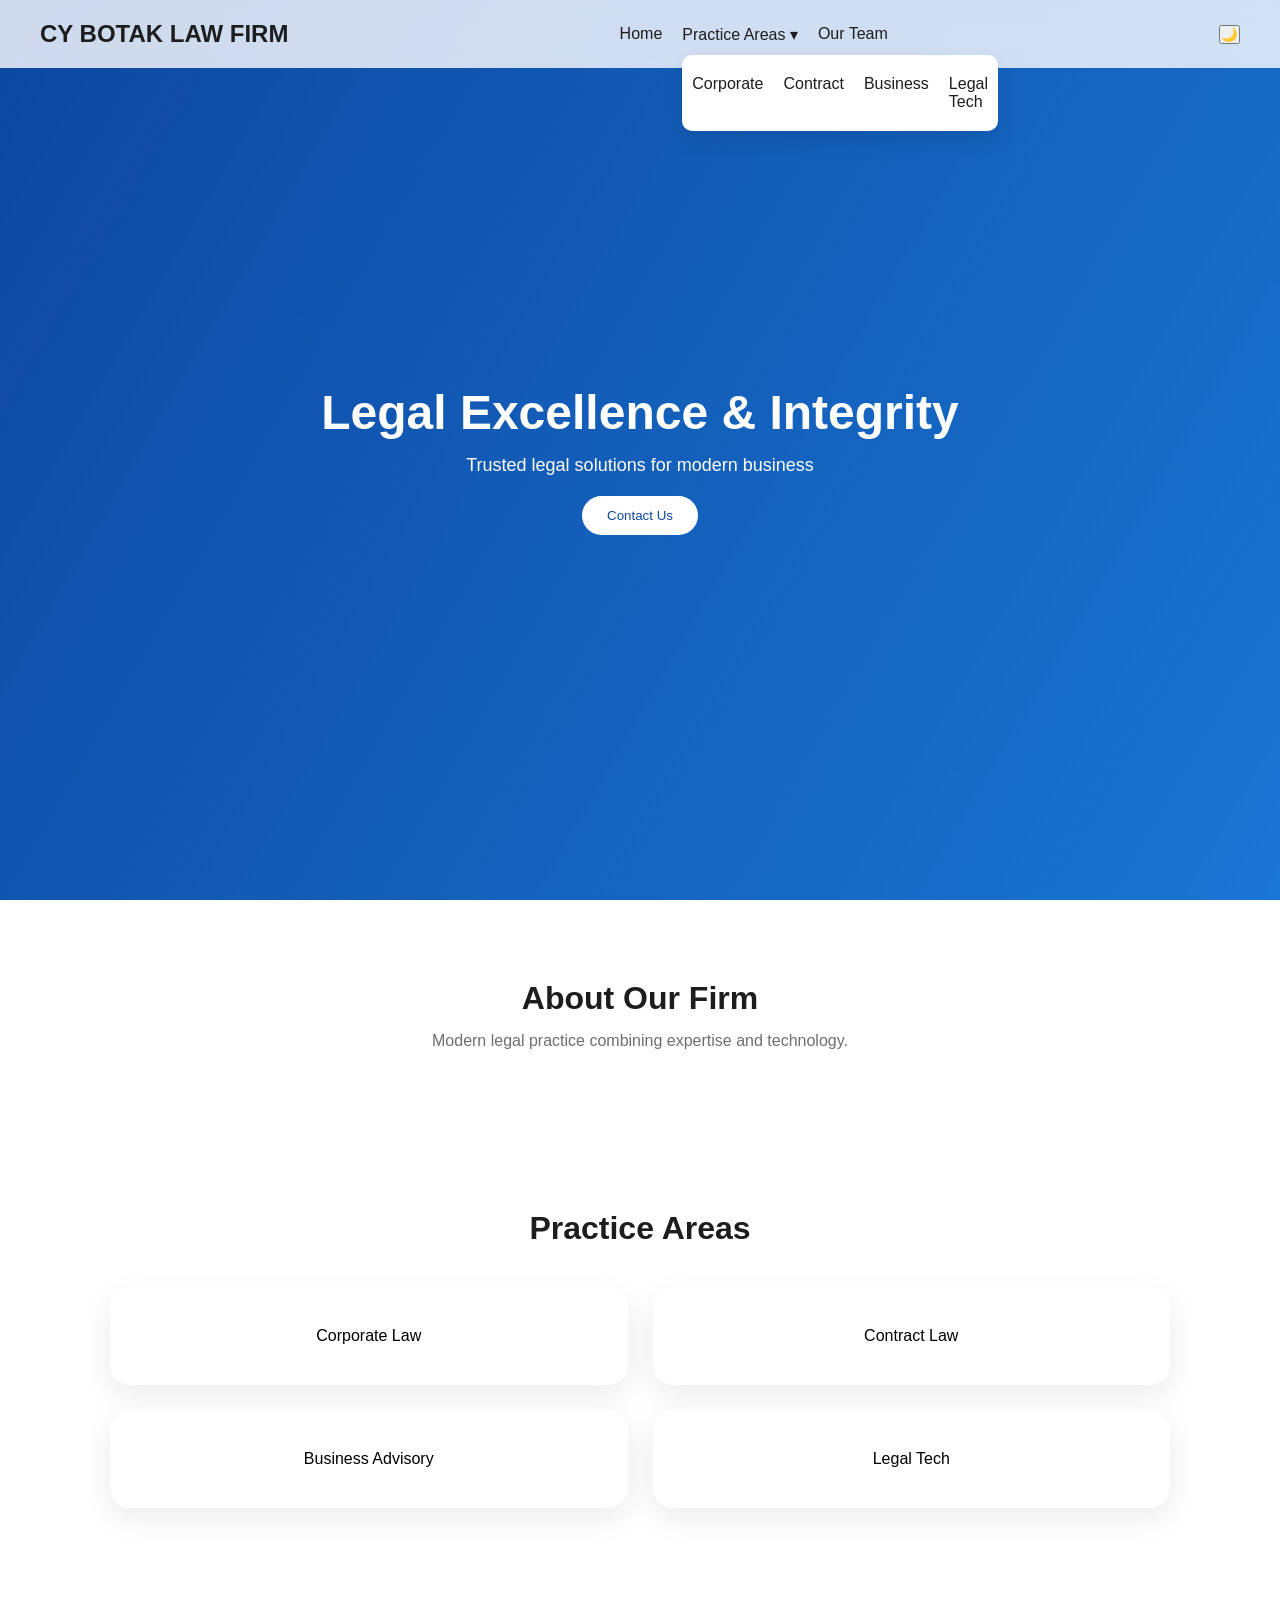
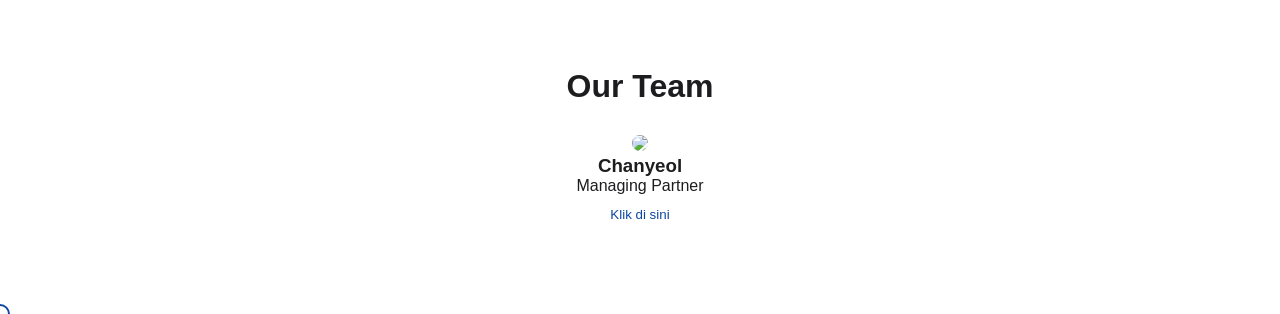
==== index.html @ 9d8f641c "c" ====
<!DOCTYPE html>
<html>
<head>
    <title>CY BOTAK LAW FIRM ⚖️</title>
    <link rel="stylesheet" href="style.css">
</head>

<body>

<!-- LOADER -->
<div id="loader">
    <h1>CY BOTAK ⚖️</h1>
</div>

<!-- NAVBAR -->
<div id="navbar"></div>

<!-- CONTENT -->
<div id="app"></div>

<!-- CURSOR -->
<div class="cursor"></div>

<script src="script.js"></script>

</body>
</html>
---- style.css ----
/* RESET */
* {
    margin: 0;
    padding: 0;
    box-sizing: border-box;
}

body {
    font-family: -apple-system, BlinkMacSystemFont, sans-serif;
    color: #1d1d1f;
}

/* NAVBAR */
.navbar {
    position: fixed;
    top: 0;
    width: 100%;
    padding: 20px 40px;
    background: white;

    display: flex;
    justify-content: space-between;
    align-items: center;

    z-index: 1000;
}

.navbar ul {
    display: flex;
    gap: 20px;
    list-style: none;
}

.navbar a {
    text-decoration: none;
    color: #1d1d1f;
    font-weight: 500;
}

/* DROPDOWN */
.dropdown {
    position: relative;
}

.dropdown-menu {
    display: none;
    position: absolute;
    top: 30px;
    background: white;
    padding: 10px;
    border-radius: 10px;

    box-shadow: 0 10px 20px rgba(0,0,0,0.1);
}

.dropdown:hover .dropdown-menu {
    display: block;
}

.dropdown-menu li {
    margin: 10px 0;
}

/* HERO */
.hero {
    height: 100vh;
    padding-top: 100px;

    display: flex;
    flex-direction: column; /* 🔥 FIX BIAR TIDAK NYAMPING */
    justify-content: center;
    align-items: center;

    text-align: center;

    background: linear-gradient(135deg, #0d47a1, #1976d2);
    color: white;
}

.hero h1 {
    font-size: 48px;
    margin-bottom: 15px;
}

.hero p {
    margin-bottom: 20px;
}

/* BUTTON */
.cta {
    padding: 12px 25px;
    border-radius: 30px;
    border: none;
    background: white;
    color: #0d47a1;
    cursor: pointer;
}

/* SECTION */
section {
    padding: 80px 20px;
    text-align: center;
}

/* PRACTICE */
.practice-container {
    display: flex;
    justify-content: center;
    gap: 30px;
    flex-wrap: wrap;
    margin-top: 30px;
}

.circle {
    width: 120px;
    height: 120px;
    border-radius: 50%;
    background: #1976d2;
    color: white;

    display: flex;
    justify-content: center;
    align-items: center;

    text-decoration: none;

    transition: 0.3s;
}

.circle:hover {
    transform: scale(1.1);
}

/* TEAM */
.card {
    margin-top: 30px;
}

.card img {
    width: 200px;
    border-radius: 10px;
}

/* FOOTER */
footer {
    padding: 20px;
    background: #0d47a1;
    color: white;
    text-align: center;
}

/* CONTAINER */
.container {
    max-width: 1100px;
    margin: auto;
}

/* HERO PREMIUM */
.hero {
    height: 100vh;
    display: flex;
    justify-content: center;
    align-items: center;

    background: linear-gradient(120deg, #0d47a1, #1976d2);
    color: white;
    text-align: center;
}

.hero-inner {
    max-width: 700px;
}

/* TYPOGRAPHY */
.title {
    font-size: 56px;
    font-weight: 700;
}

.subtitle {
    margin-top: 15px;
    font-size: 18px;
    opacity: 0.9;
}

/* SECTION */
.section-title {
    font-size: 32px;
    margin-bottom: 15px;
}

.section-desc {
    color: #6e6e73;
}

/* GRID PRACTICE */
.grid {
    display: grid;
    grid-template-columns: repeat(2, 1fr);
    gap: 25px;
    margin-top: 40px;
}

/* CARD BOX */
.card-box {
    padding: 40px;
    border-radius: 20px;

    background: white;
    text-decoration: none;
    color: black;

    box-shadow: 0 10px 30px rgba(0,0,0,0.08);

    transition: all 0.3s ease;
}

.card-box:hover {
    transform: translateY(-8px);
    box-shadow: 0 20px 50px rgba(0,0,0,0.15);
}

/* TEAM */
.team-grid {
    display: flex;
    justify-content: center;
    margin-top: 30px;
}

.team-card {
    text-align: center;
}

.team-card img {
    width: 220px;
    border-radius: 12px;
}

/* ANIMATION REVEAL */
.reveal {
    opacity: 0;
    transform: translateY(40px);
    transition: 0.8s ease;
}

.reveal.show {
    opacity: 1;
    transform: translateY(0);
}

body {
    scroll-behavior: smooth;
}

/* NAVBAR EFFECT */
.navbar {
    backdrop-filter: blur(10px);
    background: rgba(255,255,255,0.8);
}

/* LOADER */
#loader {
    position: fixed;
    width: 100%;
    height: 100vh;
    background: #0d47a1;
    color: white;

    display: flex;
    justify-content: center;
    align-items: center;

    z-index: 9999;
    transition: opacity 1s;
}

#loader.hide {
    opacity: 0;
    pointer-events: none;
}

.wave {
    position: absolute;
    bottom: 0;
    width: 100%;
    height: 150px;

    background: url("https://svgshare.com/i/13qP.svg");
    background-size: cover;

    animation: waveMove 8s linear infinite;
}

@keyframes waveMove {
    0% { background-position-x: 0; }
    100% { background-position-x: 1000px; }
}

.cursor {
    width: 20px;
    height: 20px;
    border: 2px solid #0d47a1;
    border-radius: 50%;

    position: fixed;
    pointer-events: none;

    transform: translate(-50%, -50%);
    z-index: 9999;
}

body {
    opacity: 1;
    transition: opacity 0.5s ease;
}

body.fade-out {
    opacity: 0;
}
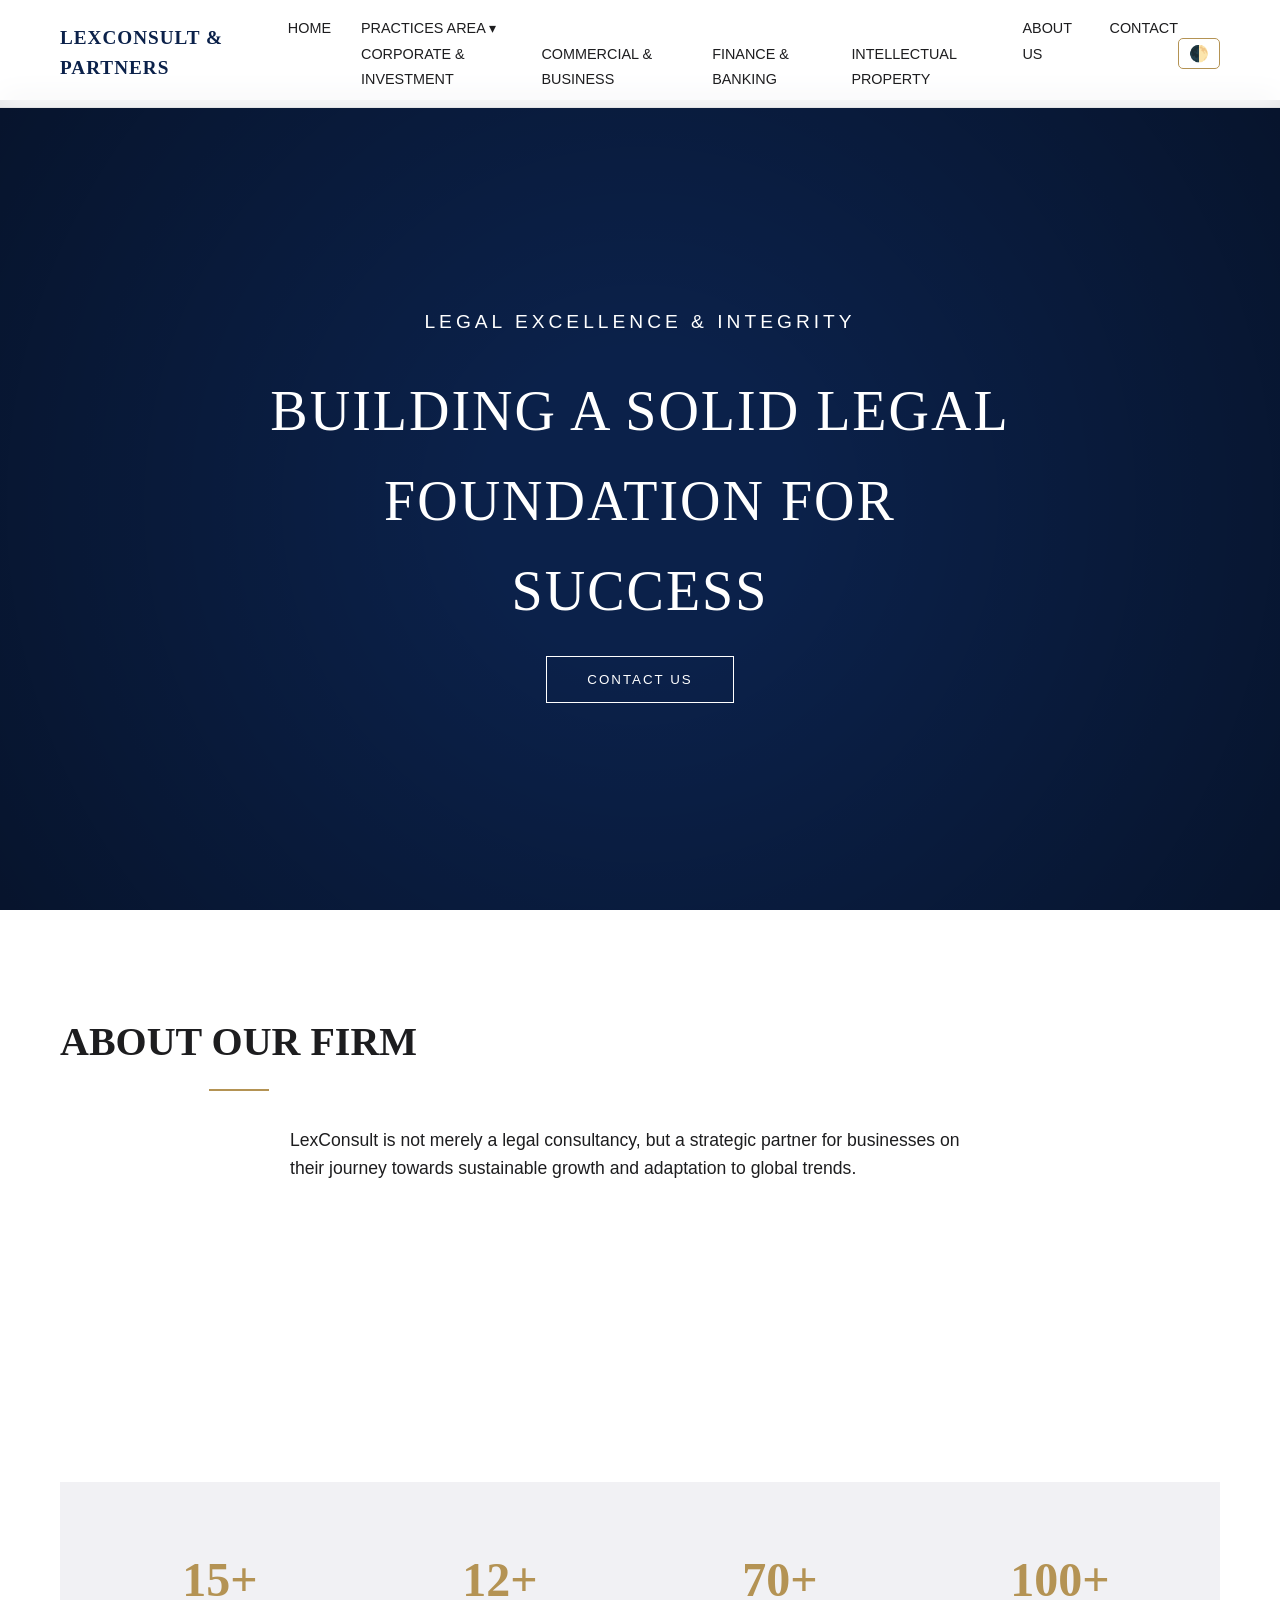
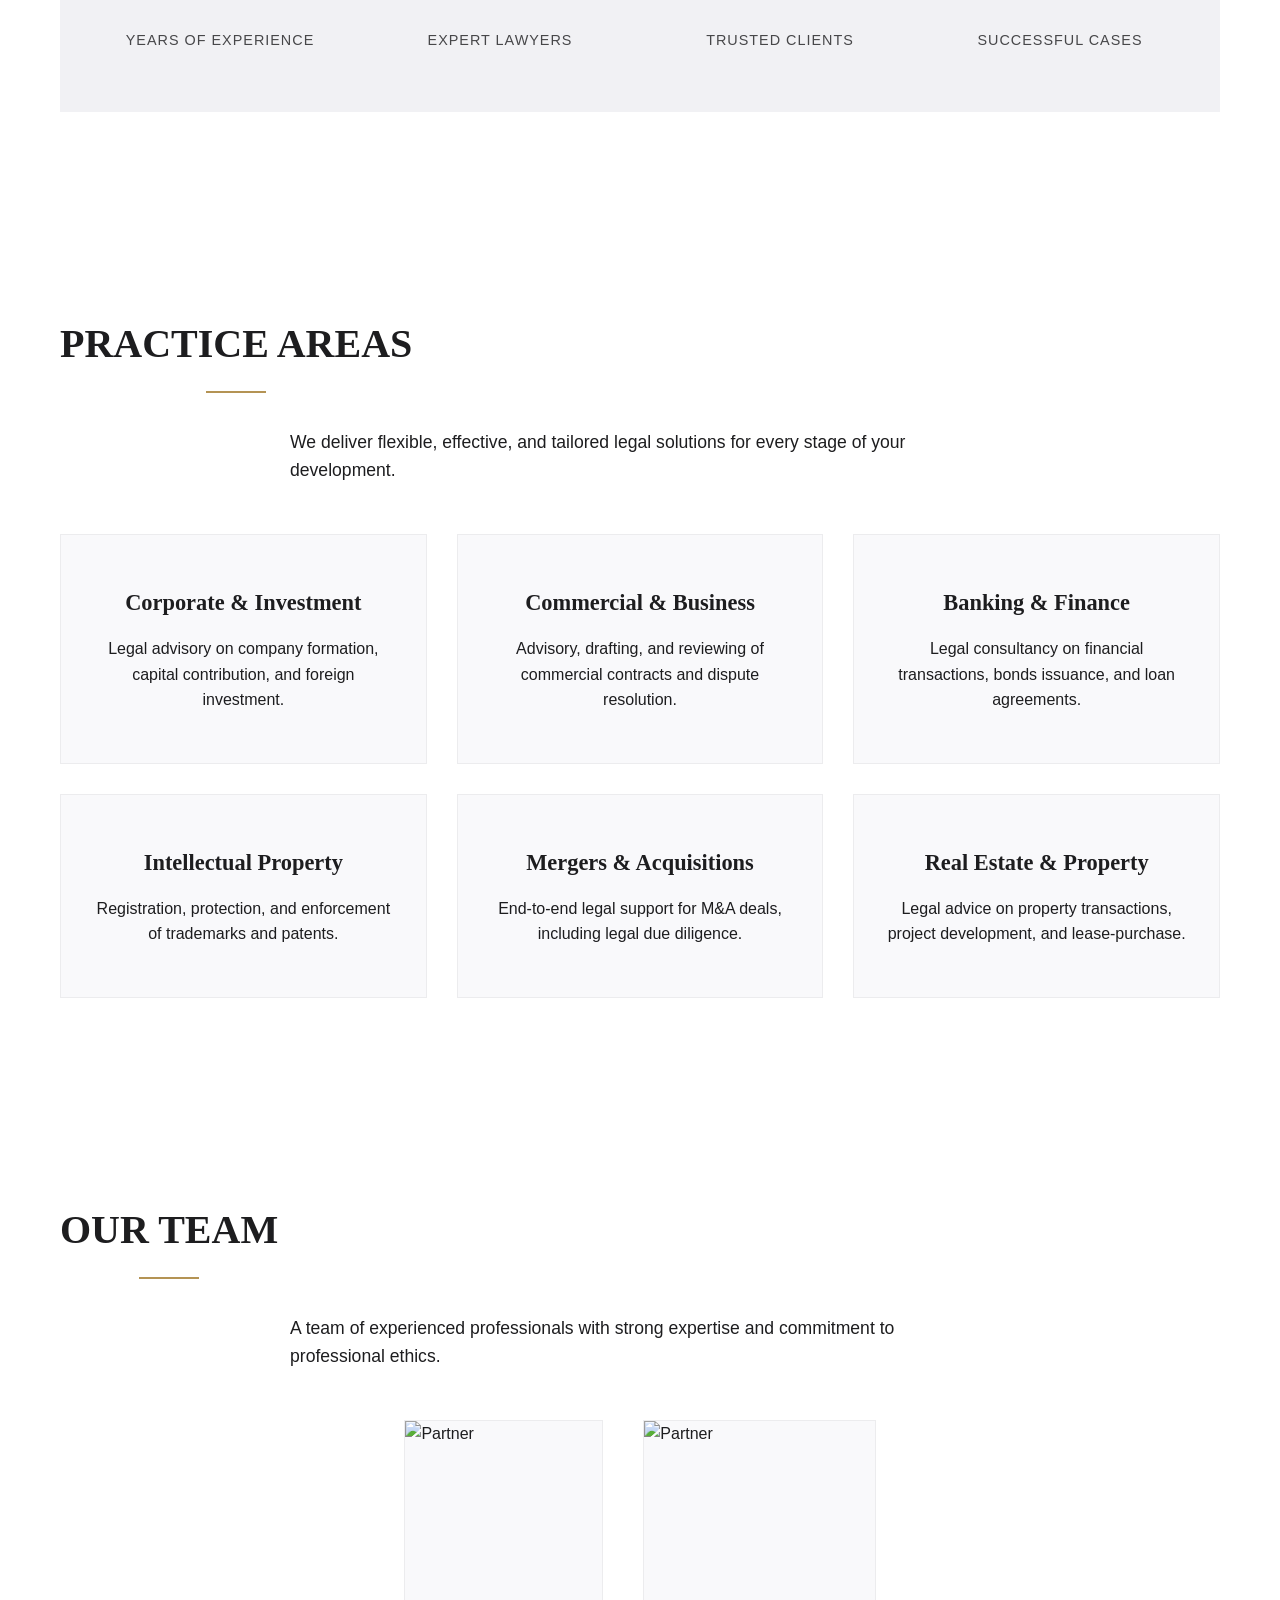
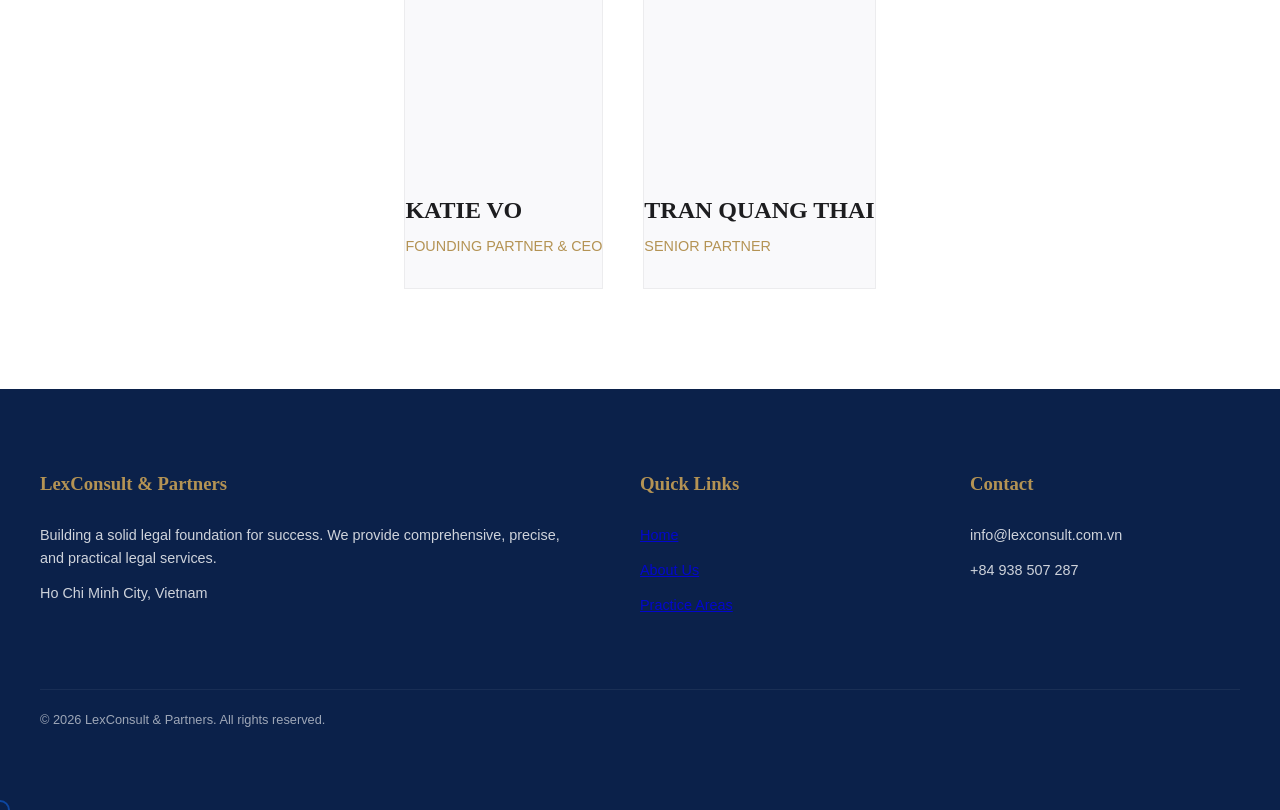
==== commit 122acfc9: "ZENCODE cod" ====
--- a/index.html
+++ b/index.html
@@ -9,7 +9,7 @@
 
 <!-- LOADER -->
 <div id="loader">
-    <h1>CY BOTAK ⚖️</h1>
+    <h1>LEXCONSULT ⚖️</h1>
 </div>
 
 <!-- NAVBAR -->
--- a/style.css
+++ b/style.css
@@ -5,9 +5,35 @@
     box-sizing: border-box;
 }
 
+:root {
+    --bg-color: #ffffff;
+    --text-color: #1d1d1f;
+    --nav-bg: rgba(255, 255, 255, 0.9);
+    --card-bg: #f9f9fb;
+    --accent-color: #0b214a; /* Deep Navy */
+    --gold-accent: #b49354; /* Professional Gold/Bronze */
+    --font-heading: 'Times New Roman', serif;
+    --font-body: -apple-system, BlinkMacSystemFont, 'Segoe UI', Roboto, sans-serif;
+}
+
+.dark-mode {
+    --bg-color: #0e0e0f;
+    --text-color: #e4e4e6;
+    --nav-bg: rgba(14, 14, 15, 0.9);
+    --card-bg: #1a1a1c;
+    --accent-color: #1c3d7a;
+}
+
 body {
-    font-family: -apple-system, BlinkMacSystemFont, sans-serif;
-    color: #1d1d1f;
+    font-family: var(--font-body);
+    background-color: var(--bg-color);
+    color: var(--text-color);
+    line-height: 1.6;
+    transition: background-color 0.3s, color 0.3s;
+}
+
+h1, h2, h3, .title, .section-title {
+    font-family: var(--font-heading);
 }
 
 /* NAVBAR */
@@ -15,8 +41,10 @@
     position: fixed;
     top: 0;
     width: 100%;
-    padding: 20px 40px;
-    background: white;
+    padding: 15px 60px;
+    background: var(--nav-bg);
+    backdrop-filter: blur(15px);
+    border-bottom: 1px solid rgba(0,0,0,0.05);
 
     display: flex;
     justify-content: space-between;
@@ -25,215 +53,260 @@
     z-index: 1000;
 }
 
+.navbar h2 {
+    font-size: 1.2rem;
+    color: var(--accent-color);
+    letter-spacing: 1px;
+}
+
 .navbar ul {
     display: flex;
-    gap: 20px;
+    gap: 30px;
     list-style: none;
 }
 
 .navbar a {
     text-decoration: none;
-    color: #1d1d1f;
+    color: var(--text-color);
     font-weight: 500;
-}
-
-/* DROPDOWN */
-.dropdown {
-    position: relative;
-}
-
-.dropdown-menu {
-    display: none;
-    position: absolute;
-    top: 30px;
-    background: white;
-    padding: 10px;
-    border-radius: 10px;
-
-    box-shadow: 0 10px 20px rgba(0,0,0,0.1);
-}
-
-.dropdown:hover .dropdown-menu {
-    display: block;
-}
-
-.dropdown-menu li {
-    margin: 10px 0;
+    font-size: 0.9rem;
+    text-transform: uppercase;
+    transition: color 0.3s;
+}
+
+.navbar a:hover {
+    color: var(--gold-accent);
+}
+
+.navbar button {
+    background: none;
+    border: 1px solid var(--gold-accent);
+    padding: 5px 10px;
+    border-radius: 5px;
+    font-size: 16px;
+    cursor: pointer;
+    color: var(--gold-accent);
 }
 
 /* HERO */
 .hero {
-    height: 100vh;
-    padding-top: 100px;
-
-    display: flex;
-    flex-direction: column; /* 🔥 FIX BIAR TIDAK NYAMPING */
+    height: 90vh;
+    display: flex;
     justify-content: center;
     align-items: center;
-
+    position: relative;
+    overflow: hidden;
+
+    background: var(--accent-color);
+    color: white;
     text-align: center;
-
-    background: linear-gradient(135deg, #0d47a1, #1976d2);
+}
+
+.hero::after {
+    content: '';
+    position: absolute;
+    top: 0; left: 0; right: 0; bottom: 0;
+    background: radial-gradient(circle, transparent 20%, rgba(0,0,0,0.4) 100%);
+}
+
+.hero-inner {
+    position: relative;
+    z-index: 2;
+    max-width: 800px;
+    padding: 0 20px;
+}
+
+.title {
+    font-size: 3.5rem;
+    font-weight: 400;
+    margin-bottom: 20px;
+    letter-spacing: 2px;
+}
+
+.subtitle {
+    font-size: 1.2rem;
+    margin-bottom: 30px;
+    opacity: 0.8;
+    text-transform: uppercase;
+    letter-spacing: 4px;
+}
+
+.cta {
+    padding: 15px 40px;
+    border: 1px solid white;
+    background: transparent;
     color: white;
-}
-
-.hero h1 {
-    font-size: 48px;
-    margin-bottom: 15px;
-}
-
-.hero p {
-    margin-bottom: 20px;
-}
-
-/* BUTTON */
-.cta {
-    padding: 12px 25px;
-    border-radius: 30px;
-    border: none;
+    text-transform: uppercase;
+    letter-spacing: 2px;
+    cursor: pointer;
+    transition: all 0.3s;
+}
+
+.cta:hover {
     background: white;
-    color: #0d47a1;
-    cursor: pointer;
+    color: var(--accent-color);
 }
 
 /* SECTION */
 section {
-    padding: 80px 20px;
+    padding: 100px 20px;
+}
+
+.container {
+    max-width: 1200px;
+    margin: auto;
+}
+
+.section-title {
+    font-size: 2.5rem;
+    margin-bottom: 20px;
+    position: relative;
+    display: inline-block;
+}
+
+.section-title::after {
+    content: '';
+    display: block;
+    width: 60px;
+    height: 2px;
+    background: var(--gold-accent);
+    margin: 15px auto;
+}
+
+.section-desc {
+    color: var(--text-color);
+    opacity: 0.7;
+    max-width: 700px;
+    margin: 0 auto 50px;
+    font-size: 1.1rem;
+}
+
+/* PRACTICE GRID */
+.grid {
+    display: grid;
+    grid-template-columns: repeat(3, 1fr);
+    gap: 30px;
+}
+
+.card-box {
+    padding: 50px 30px;
+    background: var(--card-bg);
+    border: 1px solid rgba(0,0,0,0.05);
+    text-decoration: none;
+    color: var(--text-color);
     text-align: center;
-}
-
-/* PRACTICE */
-.practice-container {
+    transition: all 0.3s ease;
+}
+
+.card-box:hover {
+    transform: translateY(-5px);
+    box-shadow: 0 20px 40px rgba(0,0,0,0.05);
+    border-color: var(--gold-accent);
+}
+
+.card-box h3 {
+    margin-bottom: 15px;
+    font-size: 1.4rem;
+}
+
+/* STATS SECTION */
+.stats-grid {
+    display: grid;
+    grid-template-columns: repeat(4, 1fr);
+    gap: 40px;
+    text-align: center;
+    background: #f1f1f4;
+    padding: 60px 40px;
+    margin-top: 50px;
+}
+
+.dark-mode .stats-grid {
+    background: #151517;
+}
+
+.stat-item h2 {
+    font-size: 3rem;
+    color: var(--gold-accent);
+    margin-bottom: 10px;
+}
+
+.stat-item p {
+    font-size: 0.9rem;
+    text-transform: uppercase;
+    letter-spacing: 1px;
+    opacity: 0.8;
+}
+
+/* TEAM */
+.team-grid {
     display: flex;
     justify-content: center;
-    gap: 30px;
-    flex-wrap: wrap;
-    margin-top: 30px;
-}
-
-.circle {
-    width: 120px;
-    height: 120px;
-    border-radius: 50%;
-    background: #1976d2;
-    color: white;
-
-    display: flex;
-    justify-content: center;
-    align-items: center;
-
-    text-decoration: none;
-
-    transition: 0.3s;
-}
-
-.circle:hover {
-    transform: scale(1.1);
-}
-
-/* TEAM */
-.card {
-    margin-top: 30px;
-}
-
-.card img {
-    width: 200px;
-    border-radius: 10px;
+    gap: 40px;
+    margin-top: 40px;
+}
+
+.team-card {
+    background: var(--card-bg);
+    padding-bottom: 30px;
+    border: 1px solid rgba(0,0,0,0.05);
+}
+
+.team-card img {
+    width: 100%;
+    max-width: 300px;
+    height: 350px;
+    object-fit: cover;
+    display: block;
+}
+
+.team-card h3 {
+    margin: 20px 0 5px;
+    font-size: 1.5rem;
+}
+
+.team-card p {
+    color: var(--gold-accent);
+    font-weight: 500;
+    font-size: 0.9rem;
+    text-transform: uppercase;
 }
 
 /* FOOTER */
 footer {
-    padding: 20px;
-    background: #0d47a1;
+    padding: 80px 40px;
+    background: var(--accent-color);
     color: white;
-    text-align: center;
-}
-
-/* CONTAINER */
-.container {
-    max-width: 1100px;
-    margin: auto;
-}
-
-/* HERO PREMIUM */
-.hero {
-    height: 100vh;
-    display: flex;
-    justify-content: center;
-    align-items: center;
-
-    background: linear-gradient(120deg, #0d47a1, #1976d2);
-    color: white;
-    text-align: center;
-}
-
-.hero-inner {
-    max-width: 700px;
-}
-
-/* TYPOGRAPHY */
-.title {
-    font-size: 56px;
-    font-weight: 700;
-}
-
-.subtitle {
-    margin-top: 15px;
-    font-size: 18px;
-    opacity: 0.9;
-}
-
-/* SECTION */
-.section-title {
-    font-size: 32px;
-    margin-bottom: 15px;
-}
-
-.section-desc {
-    color: #6e6e73;
-}
-
-/* GRID PRACTICE */
-.grid {
+}
+
+.footer-grid {
     display: grid;
-    grid-template-columns: repeat(2, 1fr);
-    gap: 25px;
-    margin-top: 40px;
-}
-
-/* CARD BOX */
-.card-box {
-    padding: 40px;
-    border-radius: 20px;
-
-    background: white;
-    text-decoration: none;
-    color: black;
-
-    box-shadow: 0 10px 30px rgba(0,0,0,0.08);
-
-    transition: all 0.3s ease;
-}
-
-.card-box:hover {
-    transform: translateY(-8px);
-    box-shadow: 0 20px 50px rgba(0,0,0,0.15);
-}
-
-/* TEAM */
-.team-grid {
-    display: flex;
-    justify-content: center;
-    margin-top: 30px;
-}
-
-.team-card {
-    text-align: center;
-}
-
-.team-card img {
-    width: 220px;
-    border-radius: 12px;
+    grid-template-columns: 2fr 1fr 1fr;
+    gap: 60px;
+    text-align: left;
+}
+
+.footer-col h3 {
+    font-family: var(--font-heading);
+    margin-bottom: 25px;
+    color: var(--gold-accent);
+}
+
+.footer-col p, .footer-col li {
+    font-size: 0.9rem;
+    opacity: 0.8;
+    margin-bottom: 12px;
+}
+
+.footer-col ul {
+    list-style: none;
+}
+
+.footer-bottom {
+    margin-top: 60px;
+    padding-top: 20px;
+    border-top: 1px solid rgba(255,255,255,0.1);
+    font-size: 0.8rem;
+    opacity: 0.6;
 }
 
 /* ANIMATION REVEAL */
@@ -252,10 +325,13 @@
     scroll-behavior: smooth;
 }
 
-/* NAVBAR EFFECT */
-.navbar {
-    backdrop-filter: blur(10px);
-    background: rgba(255,255,255,0.8);
+/* CONTENT */
+#app {
+    padding-top: 100px;
+    min-height: 100vh;
+    opacity: 1;
+    transition: opacity 0.4s ease, transform 0.4s ease;
+    transform: translateY(0);
 }
 
 /* LOADER */
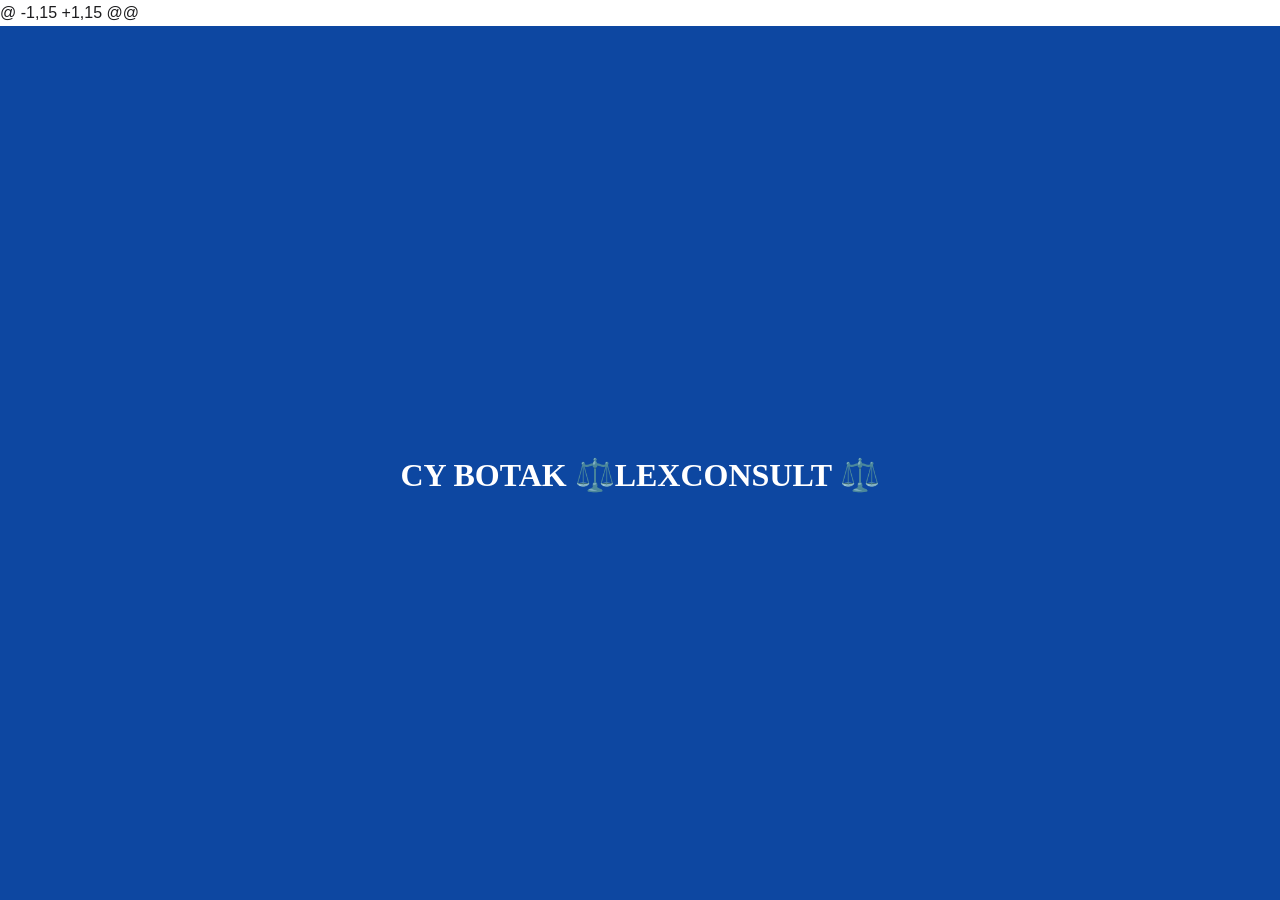
==== commit 2438063d: "up" ====
--- a/index.html
+++ b/index.html
@@ -1,3 +1,4 @@
+@ -1,15 +1,15 @@
 <!DOCTYPE html>
 <html>
 <head>
@@ -9,19 +10,8 @@
 
 <!-- LOADER -->
 <div id="loader">
+    <h1>CY BOTAK ⚖️</h1>
     <h1>LEXCONSULT ⚖️</h1>
 </div>
 
 <!-- NAVBAR -->
-<div id="navbar"></div>
-
-<!-- CONTENT -->
-<div id="app"></div>
-
-<!-- CURSOR -->
-<div class="cursor"></div>
-
-<script src="script.js"></script>
-
-</body>
-</html>
--- a/style.css
+++ b/style.css
@@ -309,6 +309,17 @@
     opacity: 0.6;
 }
 
+/* CONTACT FORM */
+.contact-form input, .contact-form textarea {
+    background: var(--card-bg);
+    color: var(--text-color);
+    border: 1px solid rgba(0,0,0,0.1) !important;
+}
+
+.dark-mode .contact-form input, .dark-mode .contact-form textarea {
+    border-color: rgba(255,255,255,0.1) !important;
+}
+
 /* ANIMATION REVEAL */
 .reveal {
     opacity: 0;
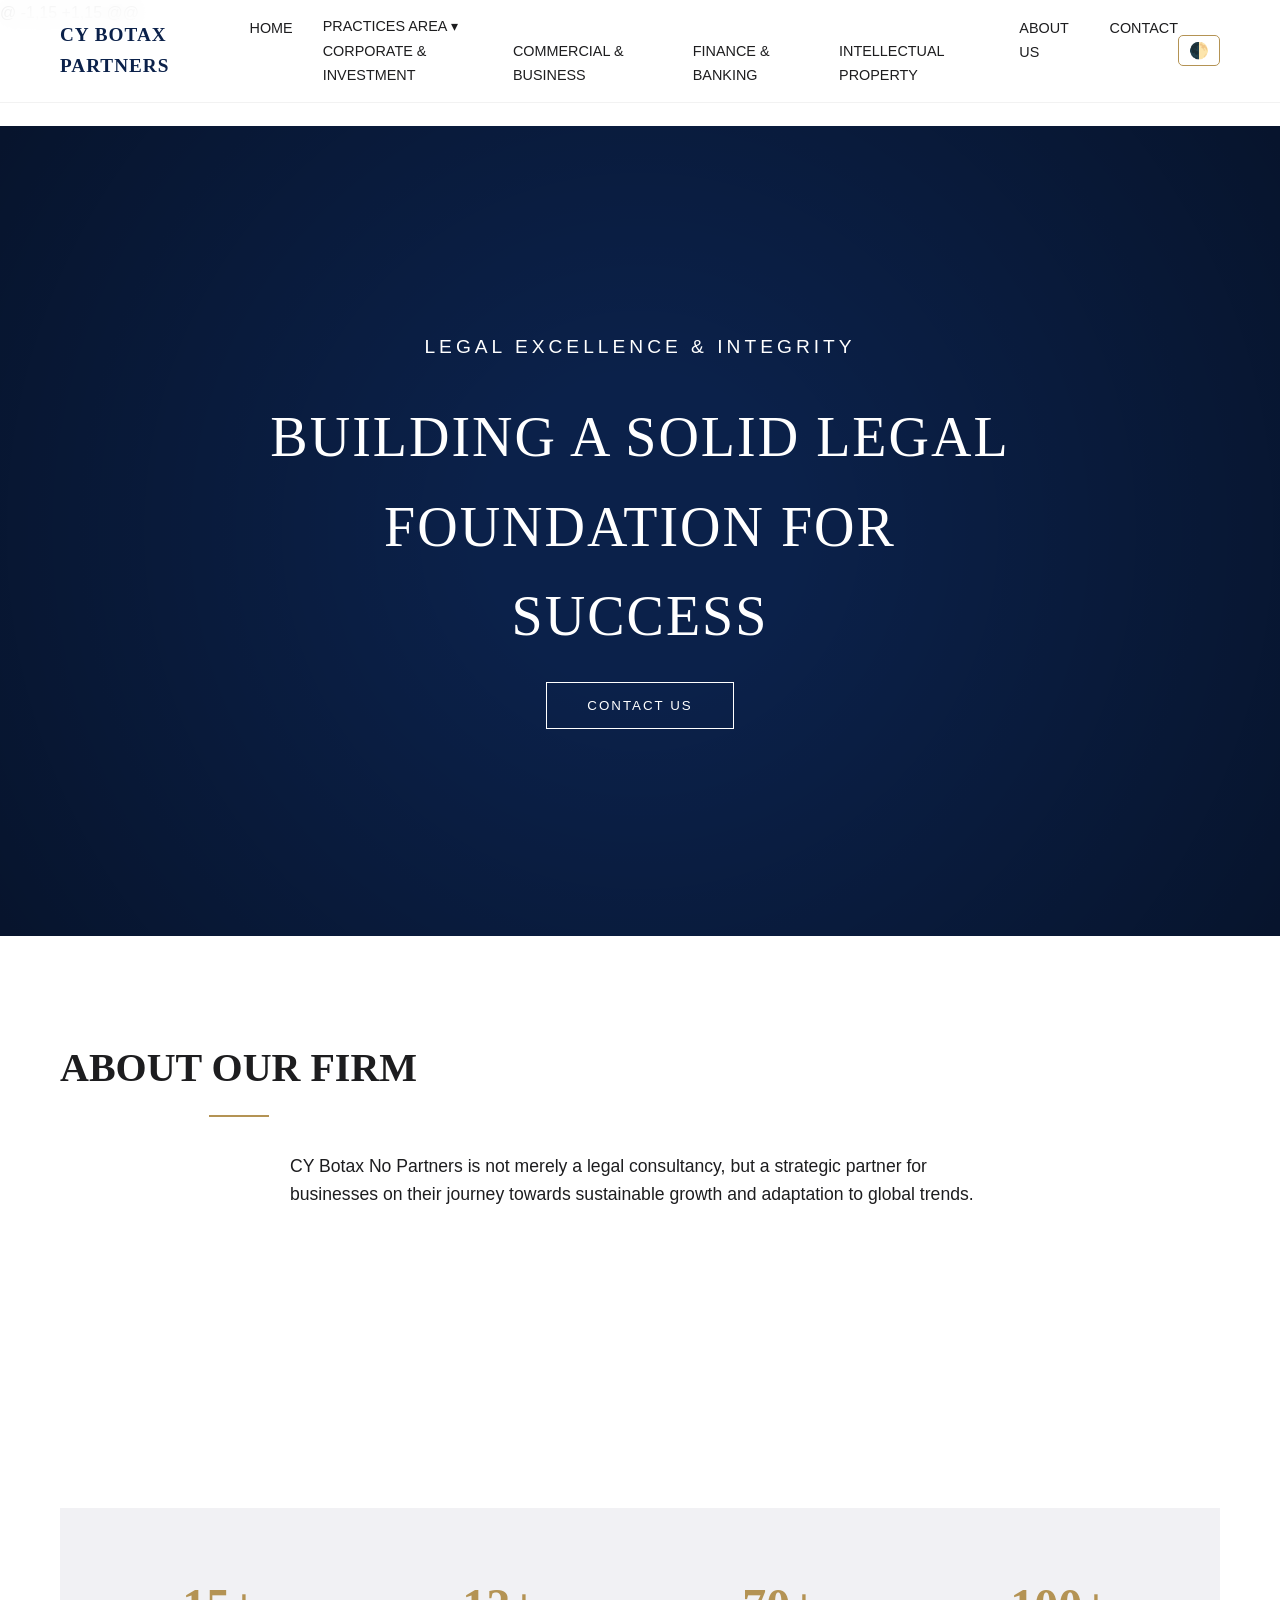
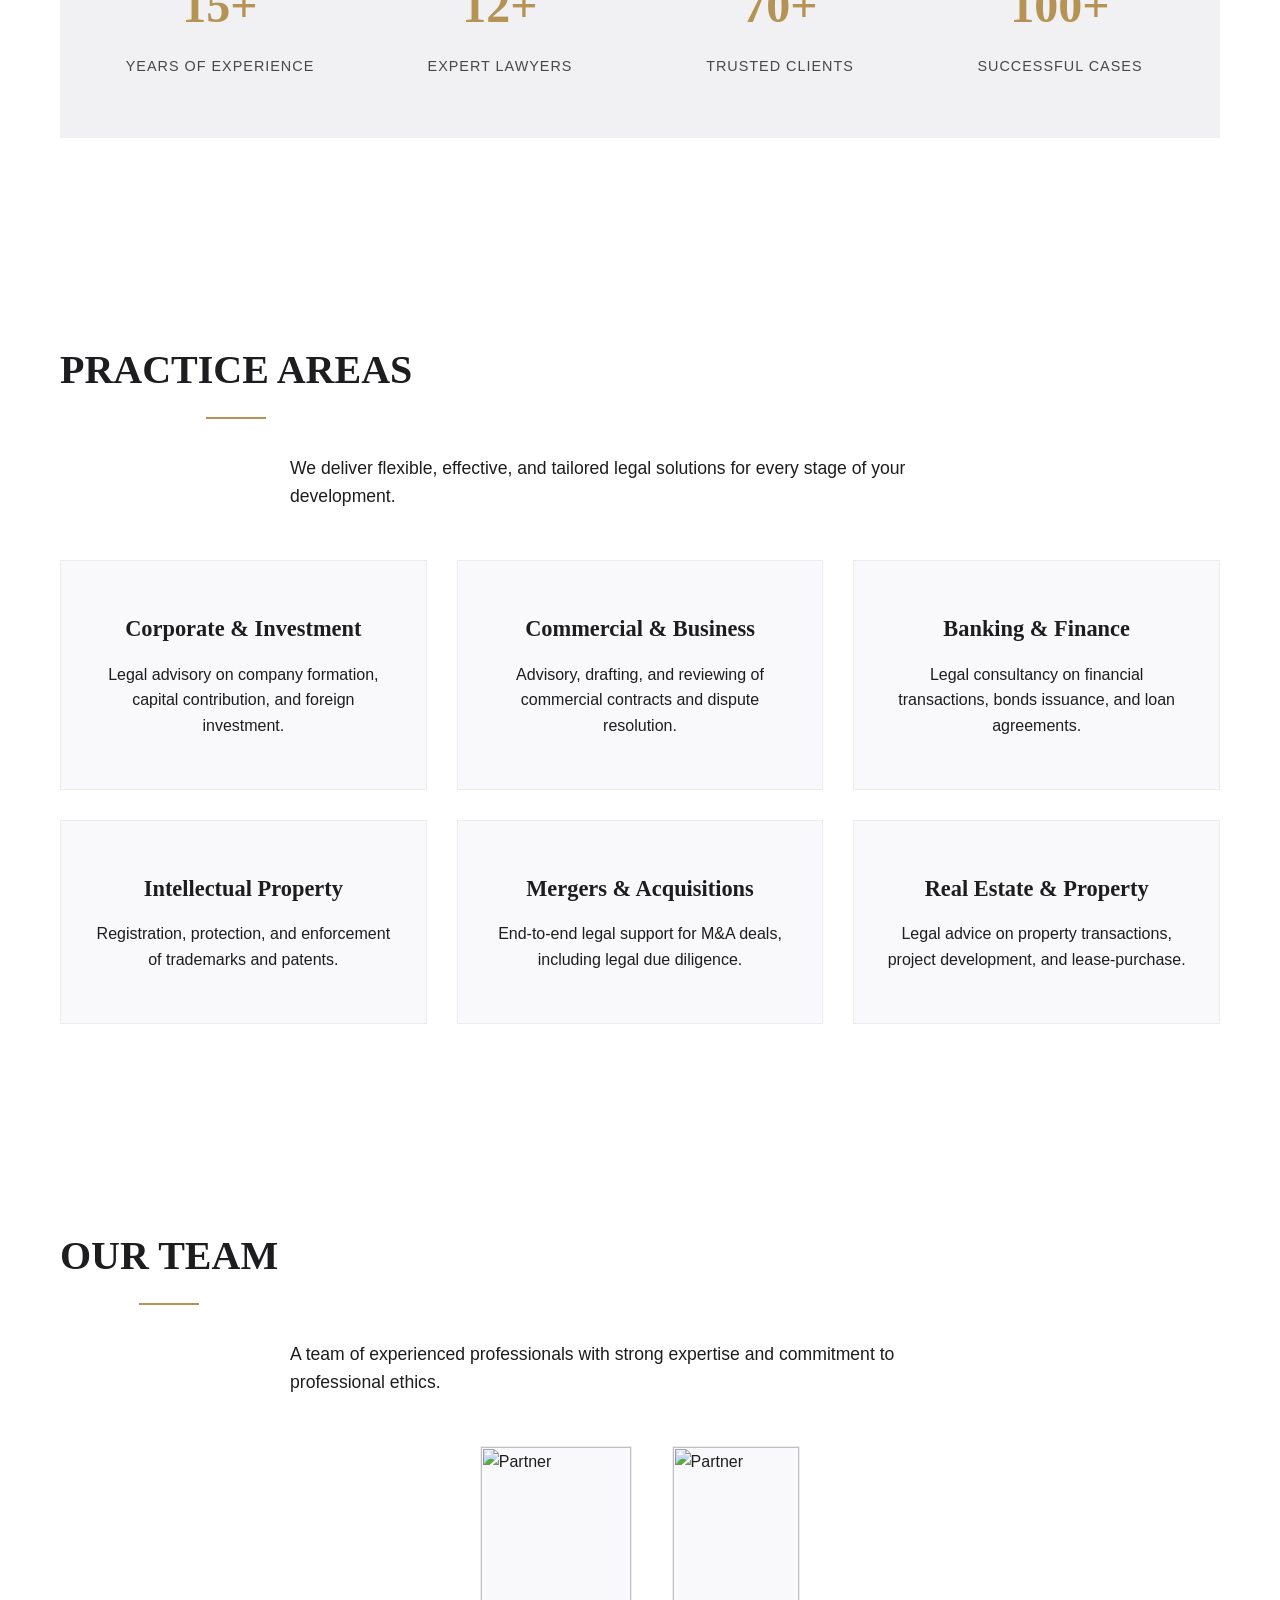
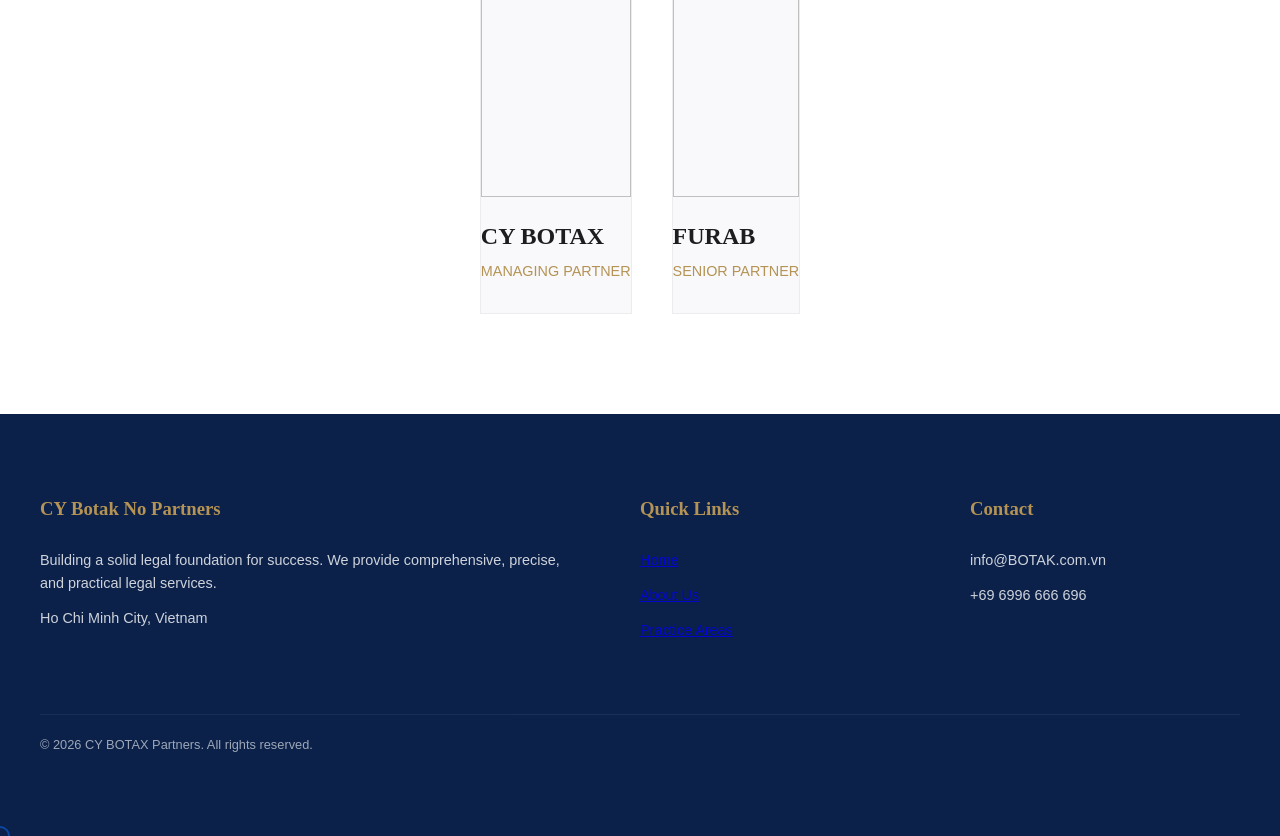
==== commit 4422f0f6: "CY BOTAX" ====
--- a/index.html
+++ b/index.html
@@ -2,7 +2,7 @@
 <!DOCTYPE html>
 <html>
 <head>
-    <title>CY BOTAK LAW FIRM ⚖️</title>
+<title>CY BOTAX NO PARTNERS ⚖️</title>
     <link rel="stylesheet" href="style.css">
 </head>
 
@@ -10,8 +10,19 @@
 
 <!-- LOADER -->
 <div id="loader">
-    <h1>CY BOTAK ⚖️</h1>
-    <h1>LEXCONSULT ⚖️</h1>
+    <h1>CY BOTAX NO PARTNERS ⚖️</h1>
 </div>
 
 <!-- NAVBAR -->
+<div id="navbar"></div>
+
+<!-- CONTENT -->
+<div id="app"></div>
+
+<!-- CURSOR -->
+<div class="cursor"></div>
+
+<script src="script.js"></script>
+
+</body>
+</html>
--- a/style.css
+++ b/style.css
@@ -350,7 +350,7 @@
     position: fixed;
     width: 100%;
     height: 100vh;
-    background: #0d47a1;
+    background: #0b214a;
     color: white;
 
     display: flex;
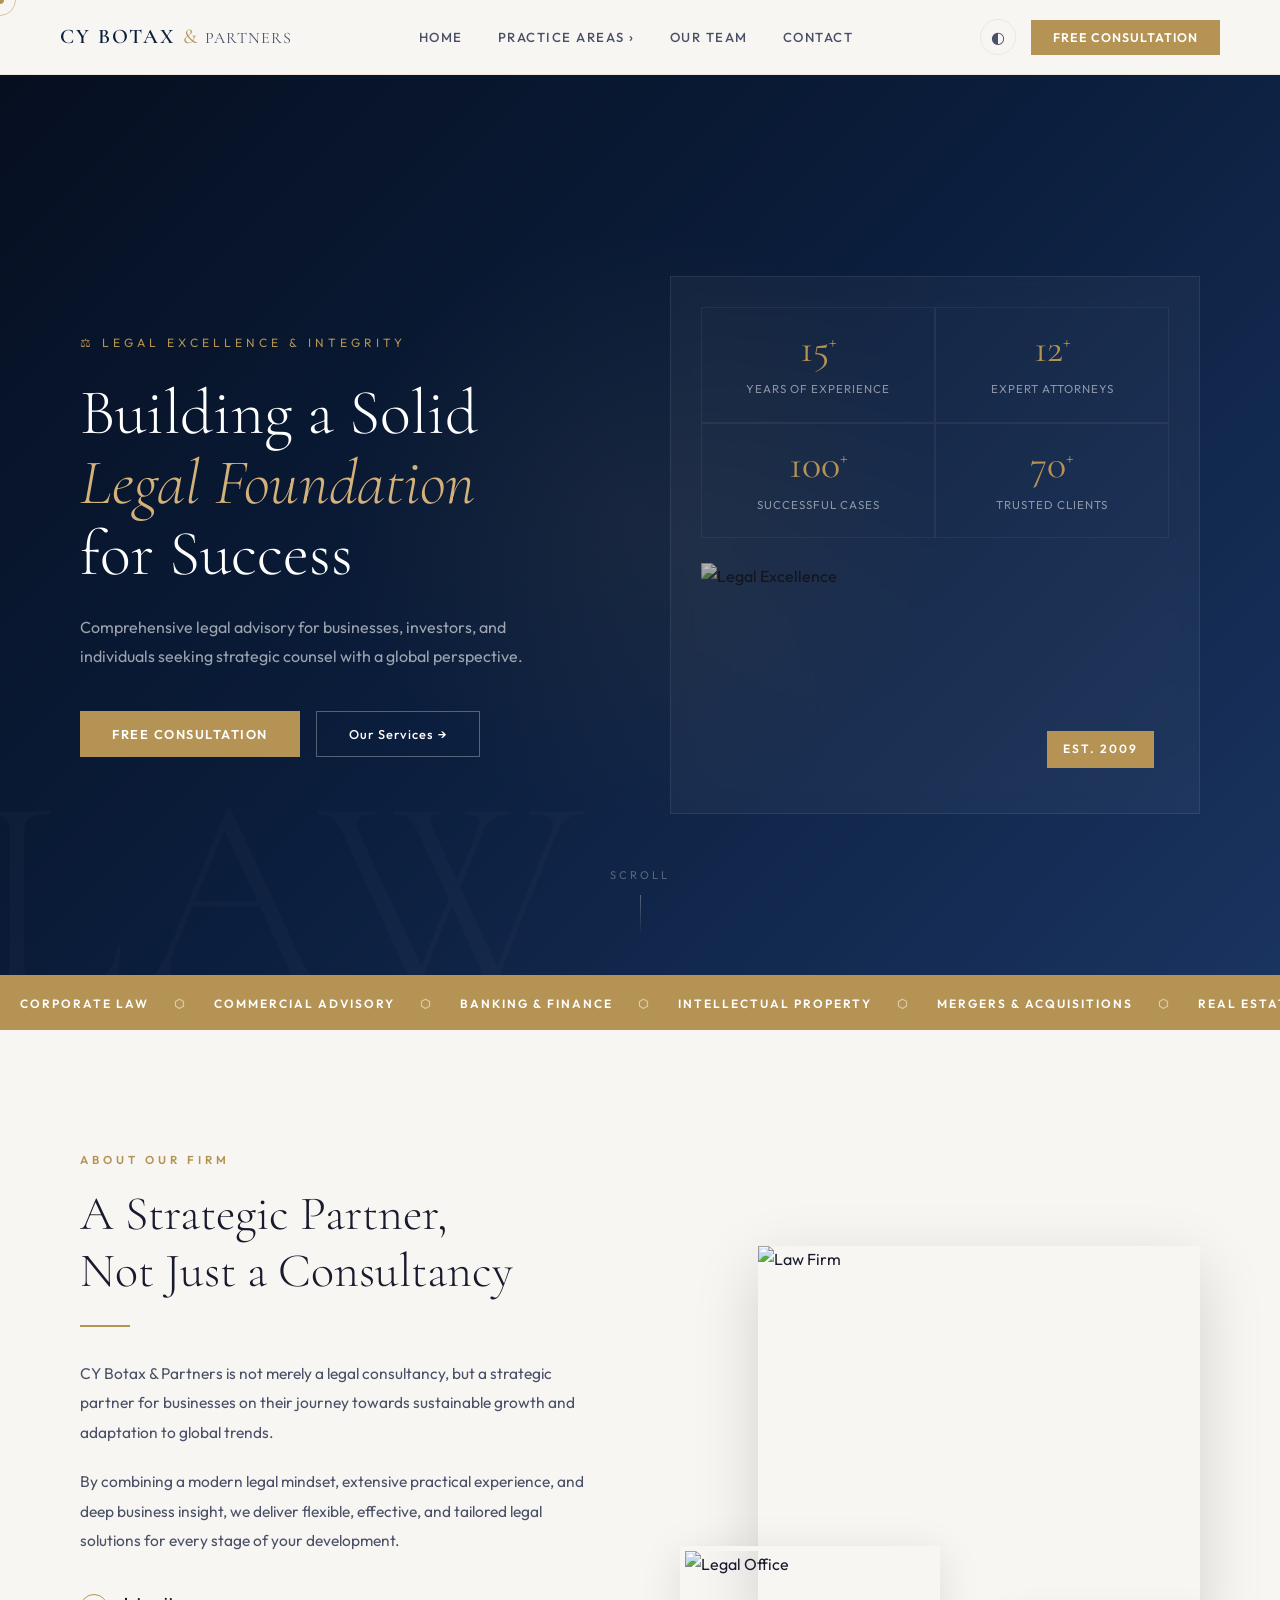
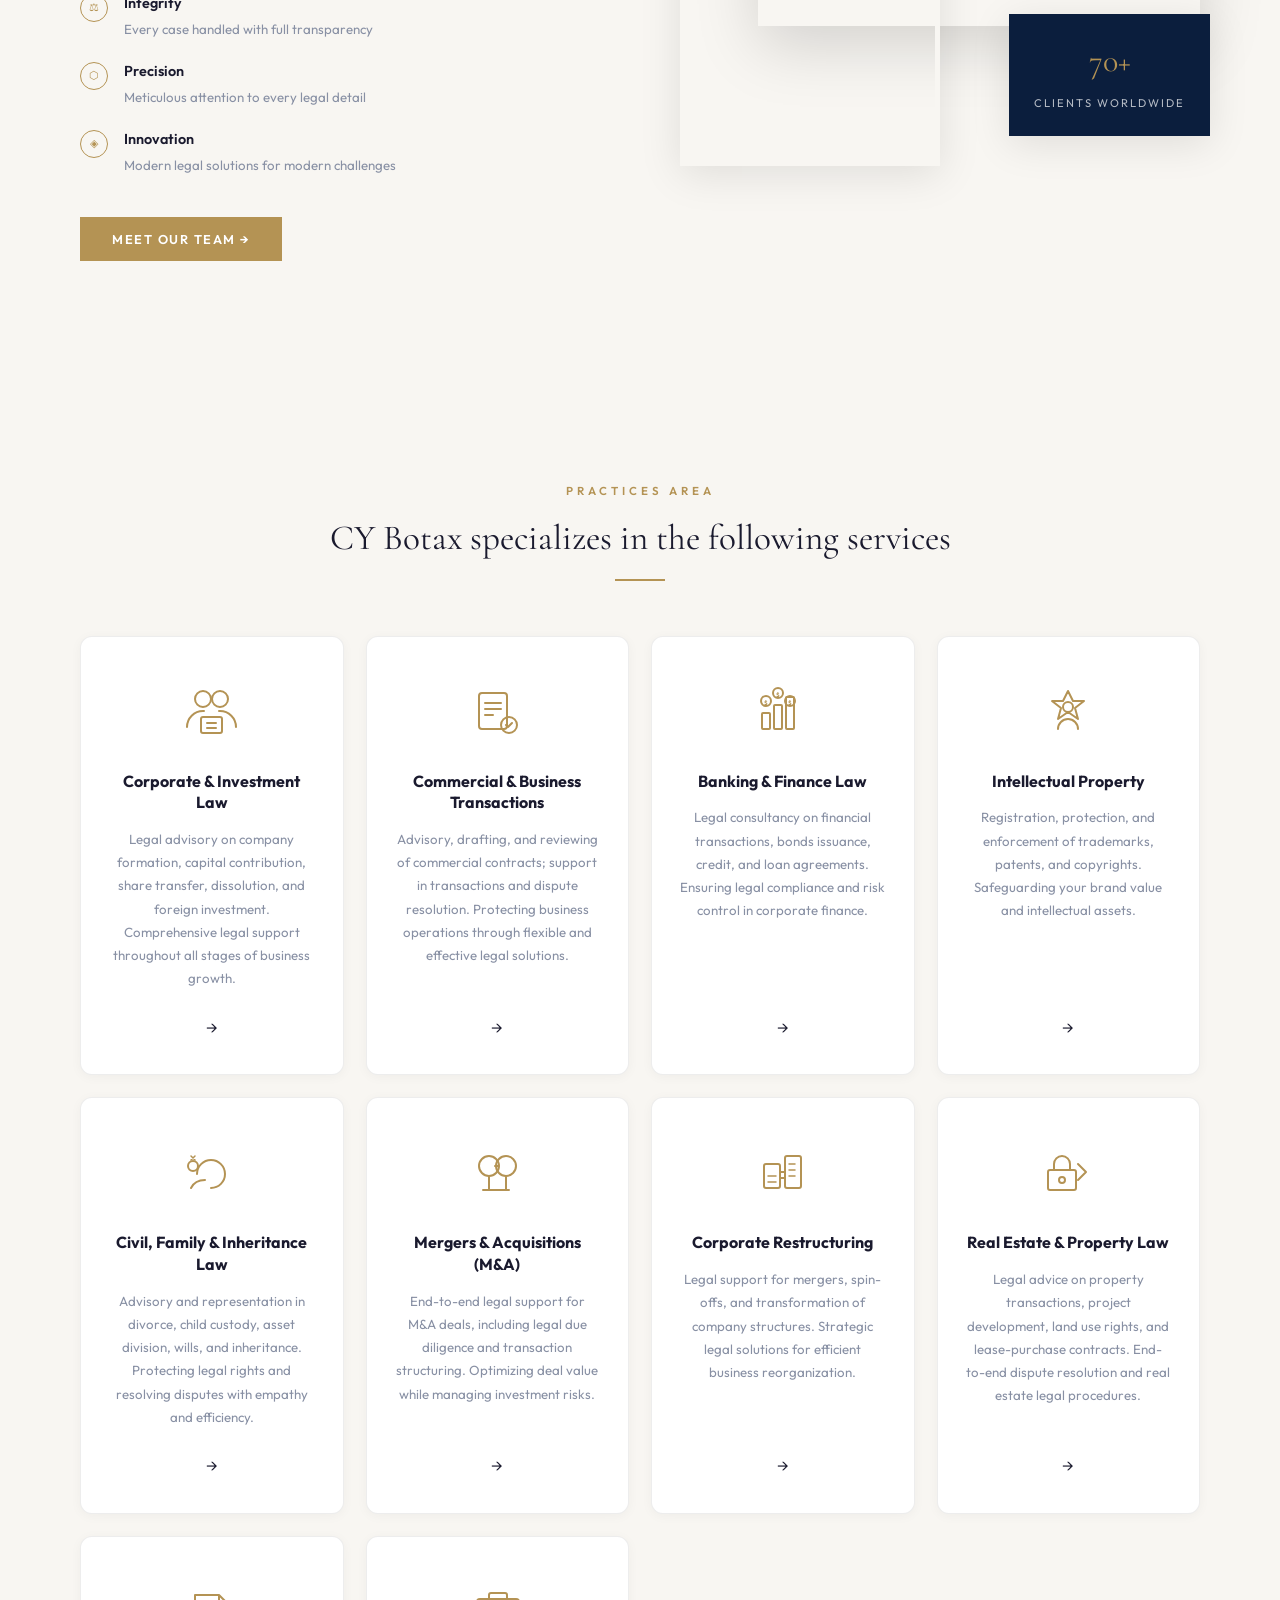
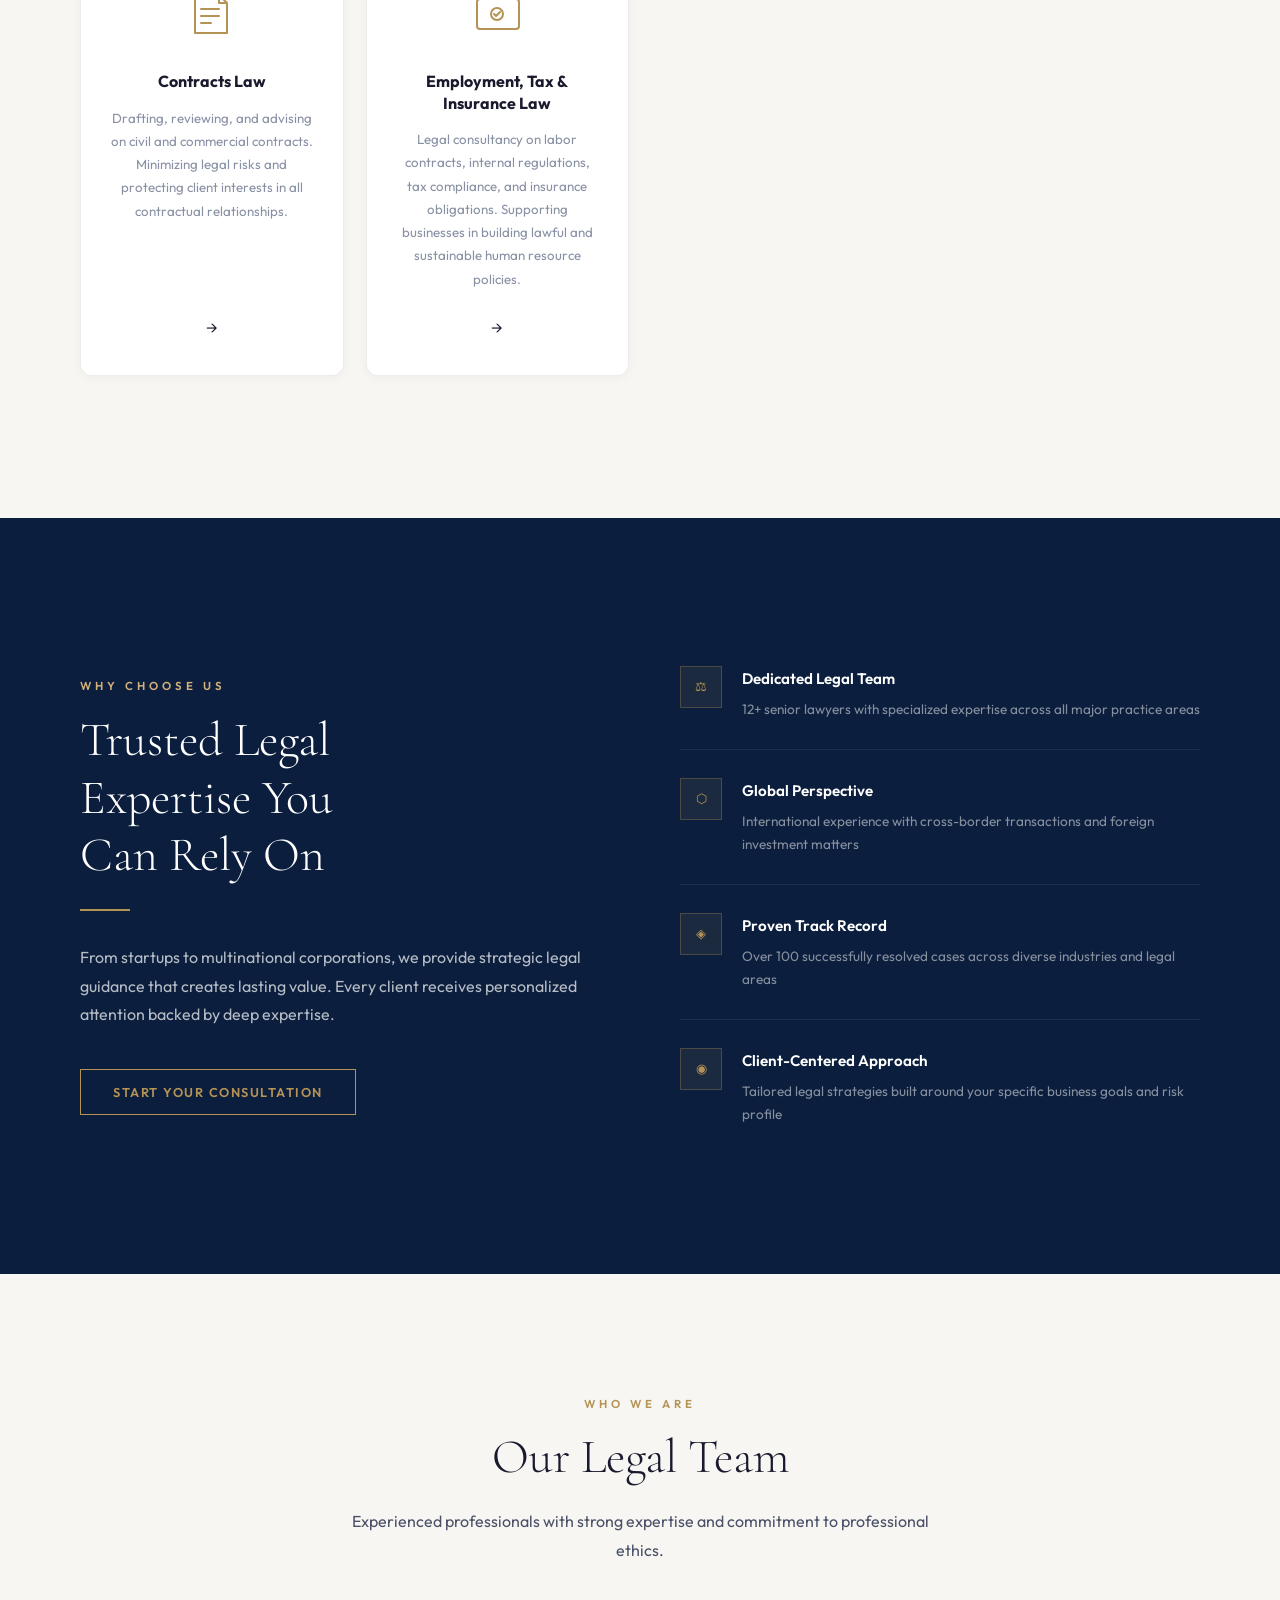
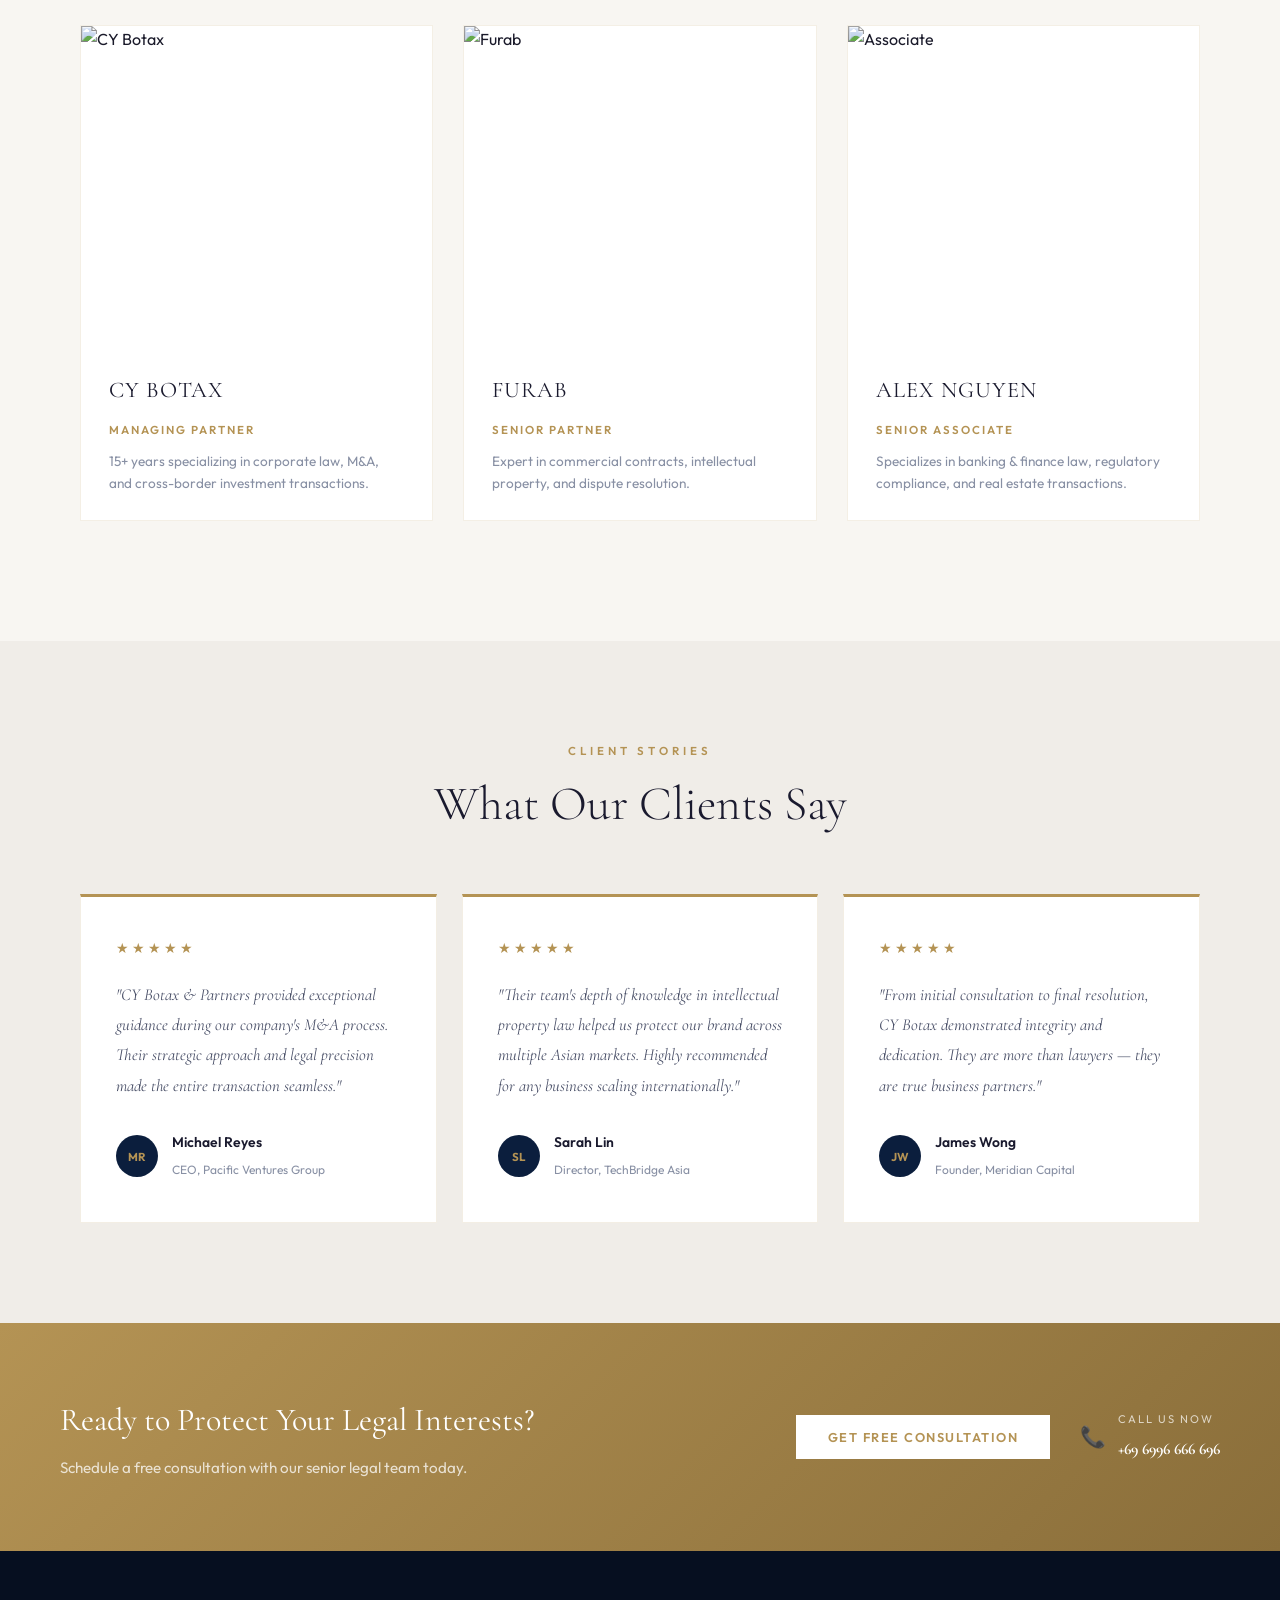
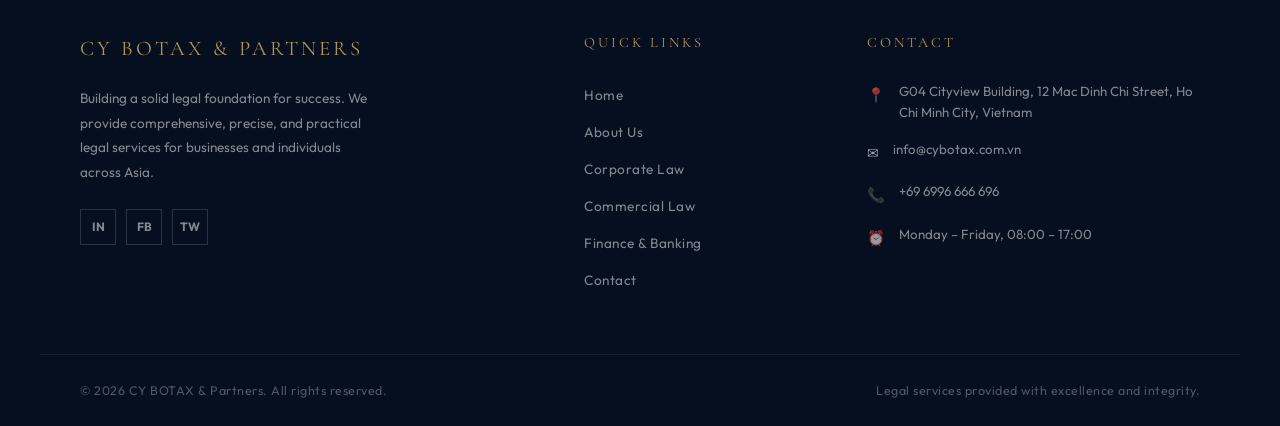
==== commit 6643b370: "CLAUDE" ====
--- a/index.html
+++ b/index.html
@@ -1,17 +1,27 @@
-@ -1,15 +1,15 @@
 <!DOCTYPE html>
-<html>
+<html lang="en">
 <head>
-<title>CY BOTAX NO PARTNERS ⚖️</title>
+    <meta charset="UTF-8">
+    <meta name="viewport" content="width=device-width, initial-scale=1.0">
+    <title>CY BOTAX & PARTNERS ⚖️</title>
+    <link rel="preconnect" href="https://fonts.googleapis.com">
+    <link href="https://fonts.googleapis.com/css2?family=Cormorant+Garamond:ital,wght@0,300;0,400;0,600;1,300;1,400&family=Outfit:wght@300;400;500;600&display=swap" rel="stylesheet">
     <link rel="stylesheet" href="style.css">
 </head>
-
 <body>
 
 <!-- LOADER -->
 <div id="loader">
-    <h1>CY BOTAX NO PARTNERS ⚖️</h1>
+    <div class="loader-inner">
+        <div class="loader-logo">CY BOTAX & PARTNERS</div>
+        <div class="loader-line"></div>
+        <p class="loader-sub">⚖ Legal Excellence Since 2009</p>
+    </div>
 </div>
+
+<!-- CURSOR -->
+<div class="cursor"></div>
+<div class="cursor-follower"></div>
 
 <!-- NAVBAR -->
 <div id="navbar"></div>
@@ -19,10 +29,6 @@
 <!-- CONTENT -->
 <div id="app"></div>
 
-<!-- CURSOR -->
-<div class="cursor"></div>
-
 <script src="script.js"></script>
-
 </body>
 </html>
--- a/style.css
+++ b/style.css
@@ -1,330 +1,1622 @@
-/* RESET */
-* {
+/* ======================================
+   CY BOTAX & PARTNERS — Premium CSS
+   ====================================== */
+
+/* RESET & BASE */
+*, *::before, *::after {
     margin: 0;
     padding: 0;
     box-sizing: border-box;
 }
 
 :root {
-    --bg-color: #ffffff;
-    --text-color: #1d1d1f;
-    --nav-bg: rgba(255, 255, 255, 0.9);
-    --card-bg: #f9f9fb;
-    --accent-color: #0b214a; /* Deep Navy */
-    --gold-accent: #b49354; /* Professional Gold/Bronze */
-    --font-heading: 'Times New Roman', serif;
-    --font-body: -apple-system, BlinkMacSystemFont, 'Segoe UI', Roboto, sans-serif;
+    --navy: #0b1e3d;
+    --navy-deep: #060f20;
+    --navy-mid: #112447;
+    --gold: #b49354;
+    --gold-light: #d4b07a;
+    --gold-pale: #f0e0c0;
+    --white: #ffffff;
+    --off-white: #f8f6f2;
+    --text-dark: #1a1a2e;
+    --text-mid: #4a5068;
+    --text-light: #8890a4;
+    --card-bg: #ffffff;
+    --card-border: rgba(180,147,84,0.15);
+    --bg: #f8f6f2;
+    --nav-bg: rgba(248,246,242,0.95);
+    --section-alt: #f0ede8;
+    --font-heading: 'Cormorant Garamond', Georgia, serif;
+    --font-body: 'Outfit', -apple-system, sans-serif;
+    --shadow-sm: 0 2px 20px rgba(0,0,0,0.06);
+    --shadow-md: 0 8px 40px rgba(0,0,0,0.1);
+    --shadow-lg: 0 20px 60px rgba(0,0,0,0.15);
+    --transition: all 0.35s cubic-bezier(0.25, 0.46, 0.45, 0.94);
 }
 
 .dark-mode {
-    --bg-color: #0e0e0f;
-    --text-color: #e4e4e6;
-    --nav-bg: rgba(14, 14, 15, 0.9);
-    --card-bg: #1a1a1c;
-    --accent-color: #1c3d7a;
-}
+    --bg: #060f20;
+    --off-white: #0b1e3d;
+    --card-bg: #0e2040;
+    --card-border: rgba(180,147,84,0.2);
+    --text-dark: #e8e4dc;
+    --text-mid: #a0a8be;
+    --nav-bg: rgba(6,15,32,0.97);
+    --section-alt: #091830;
+    --shadow-sm: 0 2px 20px rgba(0,0,0,0.3);
+    --shadow-md: 0 8px 40px rgba(0,0,0,0.4);
+}
+
+html { scroll-behavior: smooth; }
 
 body {
     font-family: var(--font-body);
-    background-color: var(--bg-color);
-    color: var(--text-color);
-    line-height: 1.6;
-    transition: background-color 0.3s, color 0.3s;
-}
-
-h1, h2, h3, .title, .section-title {
+    background: var(--bg);
+    color: var(--text-dark);
+    line-height: 1.7;
+    transition: background 0.4s, color 0.4s;
+    overflow-x: hidden;
+}
+
+h1, h2, h3, h4, .section-heading, .hero-title {
     font-family: var(--font-heading);
-}
-
-/* NAVBAR */
+    font-weight: 400;
+}
+
+a { text-decoration: none; color: inherit; }
+img { display: block; }
+
+/* ==============================
+   LOADER
+   ============================== */
+#loader {
+    position: fixed;
+    inset: 0;
+    background: var(--navy-deep);
+    display: flex;
+    justify-content: center;
+    align-items: center;
+    z-index: 99999;
+    transition: opacity 0.8s ease, visibility 0.8s ease;
+}
+
+#loader.hide {
+    opacity: 0;
+    visibility: hidden;
+    pointer-events: none;
+}
+
+.loader-inner {
+    text-align: center;
+    color: white;
+}
+
+.loader-logo {
+    font-family: var(--font-heading);
+    font-size: 2rem;
+    letter-spacing: 6px;
+    color: var(--gold);
+    margin-bottom: 20px;
+    animation: fadeUp 0.8s ease forwards;
+}
+
+.loader-line {
+    width: 0;
+    height: 1px;
+    background: var(--gold);
+    margin: 0 auto 20px;
+    animation: expandLine 1s 0.3s ease forwards;
+}
+
+.loader-sub {
+    font-size: 0.8rem;
+    letter-spacing: 3px;
+    opacity: 0.5;
+    text-transform: uppercase;
+    animation: fadeUp 0.8s 0.5s ease both;
+}
+
+@keyframes expandLine {
+    to { width: 200px; }
+}
+
+@keyframes fadeUp {
+    from { opacity: 0; transform: translateY(15px); }
+    to { opacity: 1; transform: translateY(0); }
+}
+
+/* ==============================
+   CURSOR
+   ============================== */
+.cursor {
+    width: 8px;
+    height: 8px;
+    background: var(--gold);
+    border-radius: 50%;
+    position: fixed;
+    pointer-events: none;
+    z-index: 99998;
+    transform: translate(-50%, -50%);
+    transition: transform 0.1s ease;
+}
+
+.cursor-follower {
+    width: 32px;
+    height: 32px;
+    border: 1px solid rgba(180,147,84,0.5);
+    border-radius: 50%;
+    position: fixed;
+    pointer-events: none;
+    z-index: 99997;
+    transform: translate(-50%, -50%);
+    transition: left 0.12s ease, top 0.12s ease;
+}
+
+/* ==============================
+   NAVBAR
+   ============================== */
 .navbar {
     position: fixed;
     top: 0;
     width: 100%;
-    padding: 15px 60px;
+    padding: 0 60px;
+    height: 75px;
     background: var(--nav-bg);
-    backdrop-filter: blur(15px);
-    border-bottom: 1px solid rgba(0,0,0,0.05);
-
-    display: flex;
+    backdrop-filter: blur(20px);
+    -webkit-backdrop-filter: blur(20px);
+    border-bottom: 1px solid var(--card-border);
+    display: flex;
+    align-items: center;
     justify-content: space-between;
-    align-items: center;
-
     z-index: 1000;
-}
-
-.navbar h2 {
-    font-size: 1.2rem;
-    color: var(--accent-color);
+    transition: var(--transition);
+}
+
+.navbar.scrolled {
+    height: 60px;
+    box-shadow: var(--shadow-sm);
+}
+
+.nav-logo {
+    display: flex;
+    align-items: baseline;
+    gap: 4px;
+    cursor: pointer;
+    font-family: var(--font-heading);
+}
+
+.logo-text {
+    font-size: 1.3rem;
+    font-weight: 600;
+    color: var(--navy);
+    letter-spacing: 2px;
+}
+
+.dark-mode .logo-text { color: var(--gold); }
+
+.logo-amp {
+    color: var(--gold);
+    font-size: 1.3rem;
+    margin: 0 3px;
+}
+
+.logo-partners {
+    font-size: 1rem;
+    color: var(--text-mid);
     letter-spacing: 1px;
 }
 
-.navbar ul {
-    display: flex;
-    gap: 30px;
+.nav-links {
+    display: flex;
     list-style: none;
-}
-
-.navbar a {
-    text-decoration: none;
-    color: var(--text-color);
+    gap: 35px;
+    align-items: center;
+}
+
+.nav-links a {
+    font-size: 0.82rem;
     font-weight: 500;
+    text-transform: uppercase;
+    letter-spacing: 1.5px;
+    color: var(--text-mid);
+    transition: color 0.3s;
+    padding: 5px 0;
+    border-bottom: 1px solid transparent;
+}
+
+.nav-links a:hover {
+    color: var(--gold);
+    border-bottom-color: var(--gold);
+}
+
+.chevron {
+    display: inline-block;
+    transition: transform 0.3s;
     font-size: 0.9rem;
-    text-transform: uppercase;
+}
+
+/* DROPDOWN */
+.dropdown { position: relative; }
+
+.dropdown:hover .chevron { transform: rotate(90deg); }
+
+.dropdown-menu {
+    position: absolute;
+    top: calc(100% + 15px);
+    left: 50%;
+    transform: translateX(-50%) translateY(10px);
+    background: var(--card-bg);
+    border: 1px solid var(--card-border);
+    box-shadow: var(--shadow-lg);
+    min-width: 580px;
+    padding: 20px;
+    opacity: 0;
+    visibility: hidden;
+    transition: all 0.3s ease;
+    border-top: 2px solid var(--gold);
+}
+
+.dropdown:hover .dropdown-menu {
+    opacity: 1;
+    visibility: visible;
+    transform: translateX(-50%) translateY(0);
+}
+
+.dropdown-grid {
+    display: grid;
+    grid-template-columns: 1fr 1fr;
+    gap: 4px;
+}
+
+.dropdown-item {
+    display: flex;
+    align-items: flex-start;
+    gap: 12px;
+    padding: 12px 14px;
+    border-radius: 4px;
+    transition: background 0.2s;
+    color: var(--text-dark);
+}
+
+.dropdown-item:hover { background: var(--off-white); }
+
+.dropdown-item .d-icon {
+    color: var(--gold);
+    font-size: 0.7rem;
+    margin-top: 4px;
+    flex-shrink: 0;
+}
+
+.dropdown-item strong {
+    display: block;
+    font-size: 0.82rem;
+    font-weight: 600;
+    margin-bottom: 2px;
+    color: var(--text-dark);
+}
+
+.dropdown-item p {
+    font-size: 0.75rem;
+    color: var(--text-light);
+    line-height: 1.4;
+}
+
+/* NAV ACTIONS */
+.nav-actions {
+    display: flex;
+    align-items: center;
+    gap: 15px;
+}
+
+.dark-btn {
+    background: none;
+    border: 1px solid var(--card-border);
+    width: 36px;
+    height: 36px;
+    border-radius: 50%;
+    cursor: pointer;
+    color: var(--text-mid);
+    font-size: 1rem;
+    display: flex;
+    align-items: center;
+    justify-content: center;
+    transition: var(--transition);
+}
+
+.dark-btn:hover {
+    border-color: var(--gold);
+    color: var(--gold);
+}
+
+.nav-cta {
+    padding: 10px 22px;
+    background: var(--gold);
+    color: white;
+    border: none;
+    font-family: var(--font-body);
+    font-size: 0.78rem;
+    font-weight: 600;
+    letter-spacing: 1px;
+    text-transform: uppercase;
+    cursor: pointer;
+    transition: var(--transition);
+}
+
+.nav-cta:hover {
+    background: var(--gold-light);
+    transform: translateY(-1px);
+    box-shadow: 0 8px 20px rgba(180,147,84,0.3);
+}
+
+.hamburger {
+    display: none;
+    flex-direction: column;
+    gap: 5px;
+    background: none;
+    border: none;
+    cursor: pointer;
+    padding: 5px;
+}
+
+.hamburger span {
+    display: block;
+    width: 24px;
+    height: 2px;
+    background: var(--text-dark);
+    transition: var(--transition);
+}
+
+/* MOBILE MENU */
+.mobile-menu {
+    position: fixed;
+    top: 75px;
+    left: 0;
+    right: 0;
+    background: var(--card-bg);
+    border-bottom: 2px solid var(--gold);
+    padding: 20px 30px;
+    display: none;
+    flex-direction: column;
+    gap: 0;
+    z-index: 999;
+    box-shadow: var(--shadow-md);
+}
+
+.mobile-menu.open { display: flex; }
+
+.mobile-menu a {
+    padding: 14px 0;
+    font-size: 0.9rem;
+    font-weight: 500;
+    letter-spacing: 1px;
+    text-transform: uppercase;
+    color: var(--text-dark);
+    border-bottom: 1px solid var(--card-border);
     transition: color 0.3s;
 }
 
-.navbar a:hover {
-    color: var(--gold-accent);
-}
-
-.navbar button {
-    background: none;
-    border: 1px solid var(--gold-accent);
-    padding: 5px 10px;
-    border-radius: 5px;
-    font-size: 16px;
-    cursor: pointer;
-    color: var(--gold-accent);
-}
-
-/* HERO */
+.mobile-menu a:hover { color: var(--gold); }
+
+/* ==============================
+   APP WRAPPER
+   ============================== */
+#app {
+    padding-top: 75px;
+    min-height: 100vh;
+    opacity: 1;
+    transform: translateY(0);
+    transition: opacity 0.4s ease, transform 0.4s ease;
+}
+
+/* ==============================
+   HERO
+   ============================== */
 .hero {
-    height: 90vh;
-    display: flex;
-    justify-content: center;
-    align-items: center;
+    min-height: 100vh;
+    background: linear-gradient(135deg, var(--navy-deep) 0%, var(--navy) 50%, #1a3460 100%);
+    display: grid;
+    grid-template-columns: 1fr 1fr;
+    align-items: center;
+    gap: 60px;
+    padding: 100px 80px 60px;
     position: relative;
     overflow: hidden;
-
-    background: var(--accent-color);
-    color: white;
-    text-align: center;
-}
-
-.hero::after {
+}
+
+.hero::before {
     content: '';
     position: absolute;
-    top: 0; left: 0; right: 0; bottom: 0;
-    background: radial-gradient(circle, transparent 20%, rgba(0,0,0,0.4) 100%);
-}
-
-.hero-inner {
+    width: 600px;
+    height: 600px;
+    background: radial-gradient(circle, rgba(180,147,84,0.08) 0%, transparent 70%);
+    top: 50%;
+    left: 50%;
+    transform: translate(-50%, -50%);
+}
+
+.hero-bg-text {
+    position: absolute;
+    font-family: var(--font-heading);
+    font-size: 22vw;
+    font-weight: 300;
+    color: rgba(255,255,255,0.02);
+    bottom: -5vw;
+    left: -2vw;
+    letter-spacing: 10px;
+    line-height: 1;
+    pointer-events: none;
+    user-select: none;
+}
+
+.hero-content {
     position: relative;
     z-index: 2;
-    max-width: 800px;
-    padding: 0 20px;
-}
-
-.title {
-    font-size: 3.5rem;
-    font-weight: 400;
-    margin-bottom: 20px;
+}
+
+.hero-eyebrow {
+    font-size: 0.75rem;
+    letter-spacing: 4px;
+    text-transform: uppercase;
+    color: var(--gold);
+    margin-bottom: 24px;
+    display: flex;
+    align-items: center;
+    gap: 10px;
+}
+
+.hero-title {
+    font-size: clamp(2.8rem, 5vw, 4.5rem);
+    line-height: 1.1;
+    color: white;
+    margin-bottom: 24px;
+    font-weight: 300;
+}
+
+.hero-title em {
+    font-style: italic;
+    color: var(--gold-light);
+}
+
+.hero-desc {
+    font-size: 1rem;
+    color: rgba(255,255,255,0.6);
+    max-width: 480px;
+    margin-bottom: 40px;
+    line-height: 1.8;
+}
+
+.hero-actions {
+    display: flex;
+    gap: 16px;
+    flex-wrap: wrap;
+}
+
+.hero-right {
+    position: relative;
+    z-index: 2;
+}
+
+.hero-stat-card {
+    background: rgba(255,255,255,0.04);
+    border: 1px solid rgba(255,255,255,0.08);
+    backdrop-filter: blur(10px);
+    padding: 30px;
+    position: relative;
+}
+
+.hero-stats {
+    display: grid;
+    grid-template-columns: 1fr 1fr;
+    gap: 0;
+    margin-bottom: 25px;
+}
+
+.h-stat {
+    padding: 20px;
+    border: 1px solid rgba(255,255,255,0.06);
+    text-align: center;
+}
+
+.h-num {
+    display: block;
+    font-family: var(--font-heading);
+    font-size: 2.5rem;
+    color: var(--gold);
+    line-height: 1;
+    margin-bottom: 6px;
+}
+
+.h-num sup {
+    font-size: 1.2rem;
+    vertical-align: super;
+}
+
+.h-label {
+    font-size: 0.72rem;
+    letter-spacing: 1px;
+    text-transform: uppercase;
+    color: rgba(255,255,255,0.5);
+}
+
+.hero-img-wrap {
+    position: relative;
+    height: 220px;
+    overflow: hidden;
+}
+
+.hero-img-wrap img {
+    width: 100%;
+    height: 100%;
+    object-fit: cover;
+    filter: brightness(0.7) sepia(0.2);
+}
+
+.img-badge {
+    position: absolute;
+    bottom: 15px;
+    right: 15px;
+    background: var(--gold);
+    color: white;
+    padding: 8px 16px;
+    font-size: 0.75rem;
     letter-spacing: 2px;
-}
-
-.subtitle {
-    font-size: 1.2rem;
-    margin-bottom: 30px;
-    opacity: 0.8;
-    text-transform: uppercase;
-    letter-spacing: 4px;
-}
-
-.cta {
-    padding: 15px 40px;
-    border: 1px solid white;
+    text-transform: uppercase;
+    font-weight: 600;
+}
+
+.hero-scroll-indicator {
+    position: absolute;
+    bottom: 40px;
+    left: 50%;
+    transform: translateX(-50%);
+    display: flex;
+    flex-direction: column;
+    align-items: center;
+    gap: 10px;
+    color: rgba(255,255,255,0.3);
+    font-size: 0.7rem;
+    letter-spacing: 3px;
+    text-transform: uppercase;
+    z-index: 2;
+}
+
+.scroll-line {
+    width: 1px;
+    height: 40px;
+    background: linear-gradient(to bottom, rgba(255,255,255,0.3), transparent);
+    animation: scrollPulse 2s infinite;
+}
+
+@keyframes scrollPulse {
+    0%, 100% { opacity: 0.3; }
+    50% { opacity: 1; }
+}
+
+/* ==============================
+   BUTTONS
+   ============================== */
+.btn-primary {
+    padding: 14px 32px;
+    background: var(--gold);
+    color: white;
+    border: none;
+    font-family: var(--font-body);
+    font-size: 0.8rem;
+    font-weight: 600;
+    letter-spacing: 1.5px;
+    text-transform: uppercase;
+    cursor: pointer;
+    transition: var(--transition);
+    display: inline-block;
+}
+
+.btn-primary:hover {
+    background: var(--gold-light);
+    transform: translateY(-2px);
+    box-shadow: 0 10px 30px rgba(180,147,84,0.35);
+}
+
+.btn-outline {
+    padding: 14px 32px;
     background: transparent;
     color: white;
-    text-transform: uppercase;
+    border: 1px solid rgba(255,255,255,0.3);
+    font-family: var(--font-body);
+    font-size: 0.8rem;
+    font-weight: 500;
+    letter-spacing: 1px;
+    cursor: pointer;
+    transition: var(--transition);
+    display: inline-block;
+}
+
+.btn-outline:hover {
+    border-color: var(--gold);
+    color: var(--gold);
+}
+
+.btn-outline-light {
+    padding: 14px 32px;
+    background: transparent;
+    color: var(--gold);
+    border: 1px solid var(--gold);
+    font-family: var(--font-body);
+    font-size: 0.8rem;
+    font-weight: 600;
+    letter-spacing: 1.5px;
+    text-transform: uppercase;
+    cursor: pointer;
+    transition: var(--transition);
+    display: inline-block;
+}
+
+.btn-outline-light:hover {
+    background: var(--gold);
+    color: white;
+}
+
+/* ==============================
+   MARQUEE
+   ============================== */
+.marquee-wrap {
+    background: var(--gold);
+    padding: 14px 0;
+    overflow: hidden;
+    white-space: nowrap;
+}
+
+.marquee-track {
+    display: inline-block;
+    animation: marqueeScroll 25s linear infinite;
+}
+
+.marquee-track span {
+    display: inline-block;
+    font-size: 0.75rem;
+    font-weight: 600;
     letter-spacing: 2px;
-    cursor: pointer;
-    transition: all 0.3s;
-}
-
-.cta:hover {
-    background: white;
-    color: var(--accent-color);
-}
-
-/* SECTION */
-section {
-    padding: 100px 20px;
-}
-
+    text-transform: uppercase;
+    color: white;
+    padding: 0 20px;
+}
+
+.marquee-track .sep {
+    opacity: 0.5;
+    padding: 0 5px;
+}
+
+@keyframes marqueeScroll {
+    from { transform: translateX(0); }
+    to { transform: translateX(-50%); }
+}
+
+/* ==============================
+   SECTIONS COMMON
+   ============================== */
 .container {
     max-width: 1200px;
-    margin: auto;
-}
-
-.section-title {
-    font-size: 2.5rem;
+    margin: 0 auto;
+    padding: 0 40px;
+}
+
+.section-label {
+    font-size: 0.72rem;
+    letter-spacing: 4px;
+    text-transform: uppercase;
+    color: var(--gold);
+    font-weight: 600;
+    margin-bottom: 16px;
+}
+
+.section-label.light { color: var(--gold-light); }
+
+.section-heading {
+    font-size: clamp(2rem, 4vw, 3rem);
+    font-weight: 300;
+    line-height: 1.2;
+    color: var(--text-dark);
     margin-bottom: 20px;
+}
+
+.section-heading.light { color: white; }
+
+.section-desc {
+    font-size: 1rem;
+    color: var(--text-mid);
+    max-width: 600px;
+    line-height: 1.8;
+}
+
+.section-header {
+    text-align: center;
+    margin-bottom: 60px;
+}
+
+.section-header .section-desc { margin: 0 auto; }
+
+.gold-line {
+    width: 50px;
+    height: 2px;
+    background: var(--gold);
+    margin: 24px 0 32px;
+}
+
+/* ==============================
+   ABOUT
+   ============================== */
+.about-section {
+    padding: 120px 0;
+    background: var(--bg);
+}
+
+.about-grid {
+    display: grid;
+    grid-template-columns: 1fr 1fr;
+    gap: 80px;
+    align-items: center;
+}
+
+.about-text {
+    color: var(--text-mid);
+    font-size: 0.97rem;
+    line-height: 1.9;
+    margin-bottom: 20px;
+}
+
+.about-values {
+    margin: 35px 0 40px;
+    display: flex;
+    flex-direction: column;
+    gap: 18px;
+}
+
+.value-item {
+    display: flex;
+    align-items: flex-start;
+    gap: 16px;
+}
+
+.v-icon {
+    color: var(--gold);
+    font-size: 0.9rem;
+    margin-top: 3px;
+    flex-shrink: 0;
+    width: 28px;
+    height: 28px;
+    display: flex;
+    align-items: center;
+    justify-content: center;
+    border: 1px solid var(--gold);
+    border-radius: 50%;
+    font-size: 0.7rem;
+}
+
+.value-item strong {
+    display: block;
+    font-size: 0.9rem;
+    font-weight: 600;
+    margin-bottom: 3px;
+    color: var(--text-dark);
+}
+
+.value-item p {
+    font-size: 0.83rem;
+    color: var(--text-light);
+}
+
+.about-img-stack {
     position: relative;
+    height: 520px;
+}
+
+.img-main {
+    position: absolute;
+    top: 0;
+    right: 0;
+    width: 85%;
+    height: 380px;
+    object-fit: cover;
+    box-shadow: var(--shadow-lg);
+}
+
+.img-accent {
+    position: absolute;
+    bottom: 0;
+    left: 0;
+    width: 50%;
+    height: 220px;
+    object-fit: cover;
+    border: 5px solid var(--bg);
+    box-shadow: var(--shadow-md);
+}
+
+.floating-badge {
+    position: absolute;
+    bottom: 30px;
+    right: -10px;
+    background: var(--navy);
+    color: white;
+    padding: 20px 25px;
+    text-align: center;
+    box-shadow: var(--shadow-md);
+}
+
+.fb-num {
+    display: block;
+    font-family: var(--font-heading);
+    font-size: 2rem;
+    color: var(--gold);
+}
+
+.fb-text {
+    font-size: 0.7rem;
+    letter-spacing: 2px;
+    text-transform: uppercase;
+    opacity: 0.7;
+}
+
+/* ==============================
+   PRACTICES — Lexconsult Style
+   ============================== */
+.practices-section {
+    padding: 100px 0 120px;
+    background: var(--bg);
+}
+
+.practices-section .section-header {
+    margin-bottom: 55px;
+}
+
+.practices-section .section-heading {
+    font-size: clamp(1.6rem, 3vw, 2.2rem);
+    font-weight: 400;
+}
+
+/* 4-column grid that wraps naturally */
+.practices-grid-lexc {
+    display: grid;
+    grid-template-columns: repeat(4, 1fr);
+    gap: 22px;
+}
+
+/* The two last cards sit centered in row 3 */
+.pa-card--center {
+    grid-column: span 1;
+}
+
+/* Centering trick for row 3 (last 2 cards) */
+.practices-grid-lexc .pa-card:nth-child(9),
+.practices-grid-lexc .pa-card:nth-child(10) {
+    grid-column: auto;
+}
+
+/* Wrapper to center last row */
+.practices-grid-lexc::after {
+    content: '';
+    grid-column: span 4;
+}
+
+/* Offset last two to be centered in 4-col grid */
+.pa-card--center:first-of-type {
+    grid-column: 2;
+}
+
+/* PA CARD */
+.pa-card {
+    display: flex;
+    flex-direction: column;
+    align-items: center;
+    text-align: center;
+    padding: 40px 28px 32px;
+    background: var(--card-bg);
+    border: 1px solid rgba(0,0,0,0.07);
+    border-radius: 12px;
+    color: var(--text-dark);
+    transition: var(--transition);
+    position: relative;
+    box-shadow: 0 2px 12px rgba(0,0,0,0.04);
+    text-decoration: none;
+}
+
+.dark-mode .pa-card {
+    border-color: rgba(255,255,255,0.06);
+    box-shadow: 0 2px 12px rgba(0,0,0,0.2);
+}
+
+.pa-card:hover {
+    transform: translateY(-6px);
+    box-shadow: 0 16px 40px rgba(0,0,0,0.1);
+    border-color: var(--gold);
+}
+
+.dark-mode .pa-card:hover {
+    box-shadow: 0 16px 40px rgba(0,0,0,0.35);
+}
+
+.pa-icon {
+    width: 72px;
+    height: 72px;
+    display: flex;
+    align-items: center;
+    justify-content: center;
+    margin-bottom: 22px;
+}
+
+.pa-icon svg {
+    width: 57px;
+    height: 56px;
+}
+
+.pa-card h3 {
+    font-family: var(--font-body);
+    font-size: 1rem;
+    font-weight: 700;
+    line-height: 1.35;
+    margin-bottom: 14px;
+    color: var(--text-dark);
+}
+
+.pa-card p {
+    font-size: 0.83rem;
+    color: var(--text-light);
+    line-height: 1.75;
+    flex-grow: 1;
+    margin-bottom: 22px;
+}
+
+.pa-arrow {
+    font-size: 1.1rem;
+    color: var(--text-dark);
     display: inline-block;
-}
-
-.section-title::after {
-    content: '';
-    display: block;
-    width: 60px;
-    height: 2px;
-    background: var(--gold-accent);
-    margin: 15px auto;
-}
-
-.section-desc {
-    color: var(--text-color);
-    opacity: 0.7;
-    max-width: 700px;
-    margin: 0 auto 50px;
-    font-size: 1.1rem;
-}
-
-/* PRACTICE GRID */
-.grid {
+    transition: transform 0.3s ease, color 0.3s;
+    font-weight: 300;
+}
+
+.pa-card:hover .pa-arrow {
+    color: var(--gold);
+    transform: translateX(4px);
+}
+
+/* ==============================
+   WHY CHOOSE US
+   ============================== */
+.why-section {
+    padding: 120px 0;
+    background: var(--navy);
+    position: relative;
+    overflow: hidden;
+}
+
+.why-bg-img {
+    position: absolute;
+    inset: 0;
+    background: url('https://images.unsplash.com/photo-1589391886645-d51941baf7fb?w=1600&q=60') center/cover;
+    opacity: 0.05;
+}
+
+.why-inner {
+    position: relative;
+    z-index: 2;
+    display: grid;
+    grid-template-columns: 1fr 1fr;
+    gap: 80px;
+    align-items: center;
+}
+
+.why-features {
+    display: flex;
+    flex-direction: column;
+    gap: 0;
+}
+
+.why-item {
+    display: flex;
+    align-items: flex-start;
+    gap: 20px;
+    padding: 28px 0;
+    border-bottom: 1px solid rgba(255,255,255,0.07);
+}
+
+.why-item:last-child { border-bottom: none; }
+
+.why-icon {
+    width: 42px;
+    height: 42px;
+    background: rgba(180,147,84,0.1);
+    border: 1px solid rgba(180,147,84,0.3);
+    color: var(--gold);
+    display: flex;
+    align-items: center;
+    justify-content: center;
+    flex-shrink: 0;
+    font-size: 0.8rem;
+}
+
+.why-item h4 {
+    font-family: var(--font-body);
+    font-size: 0.95rem;
+    font-weight: 600;
+    color: white;
+    margin-bottom: 6px;
+}
+
+.why-item p {
+    font-size: 0.85rem;
+    color: rgba(255,255,255,0.5);
+    line-height: 1.7;
+}
+
+/* ==============================
+   TEAM
+   ============================== */
+.team-section {
+    padding: 120px 0;
+    background: var(--bg);
+}
+
+.team-grid {
     display: grid;
     grid-template-columns: repeat(3, 1fr);
     gap: 30px;
 }
 
-.card-box {
-    padding: 50px 30px;
-    background: var(--card-bg);
-    border: 1px solid rgba(0,0,0,0.05);
-    text-decoration: none;
-    color: var(--text-color);
-    text-align: center;
-    transition: all 0.3s ease;
-}
-
-.card-box:hover {
-    transform: translateY(-5px);
-    box-shadow: 0 20px 40px rgba(0,0,0,0.05);
-    border-color: var(--gold-accent);
-}
-
-.card-box h3 {
-    margin-bottom: 15px;
-    font-size: 1.4rem;
-}
-
-/* STATS SECTION */
-.stats-grid {
-    display: grid;
-    grid-template-columns: repeat(4, 1fr);
-    gap: 40px;
-    text-align: center;
-    background: #f1f1f4;
-    padding: 60px 40px;
-    margin-top: 50px;
-}
-
-.dark-mode .stats-grid {
-    background: #151517;
-}
-
-.stat-item h2 {
-    font-size: 3rem;
-    color: var(--gold-accent);
-    margin-bottom: 10px;
-}
-
-.stat-item p {
-    font-size: 0.9rem;
-    text-transform: uppercase;
-    letter-spacing: 1px;
-    opacity: 0.8;
-}
-
-/* TEAM */
-.team-grid {
-    display: flex;
-    justify-content: center;
-    gap: 40px;
-    margin-top: 40px;
-}
-
 .team-card {
     background: var(--card-bg);
-    padding-bottom: 30px;
-    border: 1px solid rgba(0,0,0,0.05);
-}
-
-.team-card img {
+    border: 1px solid var(--card-border);
+    overflow: hidden;
+    transition: var(--transition);
+}
+
+.team-card:hover {
+    transform: translateY(-5px);
+    box-shadow: var(--shadow-md);
+}
+
+.tc-img-wrap {
+    position: relative;
+    height: 320px;
+    overflow: hidden;
+}
+
+.tc-img-wrap img {
     width: 100%;
+    height: 100%;
+    object-fit: cover;
+    object-position: top;
+    transition: transform 0.5s ease;
+    filter: grayscale(20%);
+}
+
+.team-card:hover .tc-img-wrap img {
+    transform: scale(1.04);
+}
+
+.tc-overlay {
+    position: absolute;
+    inset: 0;
+    background: linear-gradient(to top, rgba(11,30,61,0.9), transparent);
+    display: flex;
+    align-items: flex-end;
+    padding: 25px;
+    opacity: 0;
+    transition: opacity 0.4s ease;
+}
+
+.team-card:hover .tc-overlay { opacity: 1; }
+
+.tc-overlay p {
+    color: rgba(255,255,255,0.8);
+    font-style: italic;
+    font-size: 0.85rem;
+    font-family: var(--font-heading);
+    line-height: 1.5;
+}
+
+.tc-info {
+    padding: 25px 28px;
+}
+
+.tc-info h3 {
+    font-size: 1.4rem;
+    letter-spacing: 1px;
+    margin-bottom: 6px;
+}
+
+.tc-role {
+    display: inline-block;
+    font-size: 0.72rem;
+    letter-spacing: 2px;
+    text-transform: uppercase;
+    color: var(--gold);
+    font-weight: 600;
+    margin-bottom: 12px;
+}
+
+.tc-desc {
+    font-size: 0.85rem;
+    color: var(--text-light);
+    line-height: 1.6;
+}
+
+/* ==============================
+   TESTIMONIALS
+   ============================== */
+.testimonials-section {
+    padding: 100px 0;
+    background: var(--section-alt);
+}
+
+.testimonials-grid {
+    display: grid;
+    grid-template-columns: repeat(3, 1fr);
+    gap: 25px;
+}
+
+.testimonial-card {
+    background: var(--card-bg);
+    padding: 40px 35px;
+    border: 1px solid var(--card-border);
+    border-top: 3px solid var(--gold);
+    position: relative;
+}
+
+.t-stars {
+    color: var(--gold);
+    font-size: 0.85rem;
+    letter-spacing: 3px;
+    margin-bottom: 20px;
+}
+
+.testimonial-card > p {
+    font-family: var(--font-heading);
+    font-size: 1.05rem;
+    font-style: italic;
+    color: var(--text-mid);
+    line-height: 1.8;
+    margin-bottom: 30px;
+}
+
+.t-author {
+    display: flex;
+    align-items: center;
+    gap: 14px;
+}
+
+.t-avatar {
+    width: 42px;
+    height: 42px;
+    background: var(--navy);
+    color: var(--gold);
+    border-radius: 50%;
+    display: flex;
+    align-items: center;
+    justify-content: center;
+    font-size: 0.72rem;
+    font-weight: 700;
+    flex-shrink: 0;
+}
+
+.t-author strong {
+    display: block;
+    font-size: 0.87rem;
+    font-weight: 600;
+    color: var(--text-dark);
+}
+
+.t-author span {
+    font-size: 0.75rem;
+    color: var(--text-light);
+}
+
+/* ==============================
+   CTA BANNER
+   ============================== */
+.cta-banner {
+    background: linear-gradient(135deg, var(--gold) 0%, #8a6e3a 100%);
+    padding: 70px 60px;
+}
+
+.cta-banner-inner {
+    max-width: 1200px;
+    margin: 0 auto;
+    display: flex;
+    align-items: center;
+    justify-content: space-between;
+    gap: 40px;
+    flex-wrap: wrap;
+}
+
+.cta-text h2 {
+    font-size: 2rem;
+    color: white;
+    margin-bottom: 8px;
+}
+
+.cta-text p {
+    color: rgba(255,255,255,0.75);
+    font-size: 0.95rem;
+}
+
+.cta-actions {
+    display: flex;
+    align-items: center;
+    gap: 30px;
+    flex-wrap: wrap;
+}
+
+.cta-banner .btn-primary {
+    background: white;
+    color: var(--gold);
+}
+
+.cta-banner .btn-primary:hover {
+    background: var(--navy);
+    color: white;
+}
+
+.cta-phone {
+    display: flex;
+    align-items: center;
+    gap: 12px;
+    color: white;
+    font-size: 1.3rem;
+}
+
+.cta-phone div { text-align: left; }
+
+.cta-phone small {
+    display: block;
+    font-size: 0.7rem;
+    letter-spacing: 2px;
+    text-transform: uppercase;
+    opacity: 0.7;
+}
+
+.cta-phone strong {
+    font-size: 1rem;
+    font-family: var(--font-heading);
+}
+
+/* ==============================
+   FOOTER
+   ============================== */
+footer {
+    background: var(--navy-deep);
+    color: white;
+}
+
+.footer-top {
+    padding: 80px 40px 60px;
+    display: grid;
+    grid-template-columns: 2fr 1fr 1.5fr;
+    gap: 60px;
+}
+
+.footer-logo {
+    font-family: var(--font-heading);
+    font-size: 1.3rem;
+    letter-spacing: 3px;
+    color: var(--gold);
+    margin-bottom: 20px;
+}
+
+.footer-brand p {
+    font-size: 0.85rem;
+    color: rgba(255,255,255,0.5);
+    line-height: 1.8;
     max-width: 300px;
-    height: 350px;
-    object-fit: cover;
+    margin-bottom: 25px;
+}
+
+.footer-socials {
+    display: flex;
+    gap: 10px;
+}
+
+.social-link {
+    width: 36px;
+    height: 36px;
+    border: 1px solid rgba(255,255,255,0.15);
+    display: flex;
+    align-items: center;
+    justify-content: center;
+    font-size: 0.75rem;
+    font-weight: 700;
+    text-transform: uppercase;
+    color: rgba(255,255,255,0.5);
+    transition: var(--transition);
+}
+
+.social-link:hover {
+    border-color: var(--gold);
+    color: var(--gold);
+}
+
+.footer-links h4, .footer-contact h4 {
+    font-family: var(--font-heading);
+    font-size: 0.9rem;
+    letter-spacing: 3px;
+    text-transform: uppercase;
+    color: var(--gold);
+    margin-bottom: 25px;
+}
+
+.footer-links ul {
+    list-style: none;
+    display: flex;
+    flex-direction: column;
+    gap: 10px;
+}
+
+.footer-links li a {
+    font-size: 0.85rem;
+    color: rgba(255,255,255,0.5);
+    transition: color 0.3s;
+    letter-spacing: 0.5px;
+}
+
+.footer-links li a:hover { color: var(--gold); }
+
+.fc-item {
+    display: flex;
+    gap: 14px;
+    margin-bottom: 16px;
+    align-items: flex-start;
+}
+
+.fc-item span {
+    font-size: 0.9rem;
+    flex-shrink: 0;
+    margin-top: 2px;
+    opacity: 0.6;
+}
+
+.fc-item p {
+    font-size: 0.83rem;
+    color: rgba(255,255,255,0.5);
+    line-height: 1.6;
+}
+
+.footer-bottom {
+    border-top: 1px solid rgba(255,255,255,0.07);
+    padding: 25px 40px;
+    display: flex;
+    justify-content: space-between;
+    align-items: center;
+    flex-wrap: wrap;
+    gap: 10px;
+}
+
+.footer-bottom p {
+    font-size: 0.78rem;
+    color: rgba(255,255,255,0.3);
+    letter-spacing: 0.5px;
+}
+
+/* ==============================
+   INNER PAGES
+   ============================== */
+.page-hero {
+    height: 55vh;
+    min-height: 380px;
+    background: linear-gradient(135deg, var(--navy-deep), var(--navy));
+    display: flex;
+    align-items: flex-end;
+    padding: 60px 80px;
+    position: relative;
+    overflow: hidden;
+}
+
+.page-hero::before {
+    content: '';
+    position: absolute;
+    inset: 0;
+    background: url('https://images.unsplash.com/photo-1521791136064-7986c2920216?w=1400&q=60') center/cover;
+    opacity: 0.07;
+}
+
+.page-hero-inner {
+    position: relative;
+    z-index: 2;
+}
+
+.page-breadcrumb {
+    font-size: 0.72rem;
+    letter-spacing: 3px;
+    text-transform: uppercase;
+    color: var(--gold);
+    margin-bottom: 16px;
+}
+
+.page-hero h1 {
+    font-size: clamp(2.5rem, 5vw, 4rem);
+    color: white;
+    font-weight: 300;
+    line-height: 1.1;
+    margin-bottom: 14px;
+}
+
+.page-hero p {
+    color: rgba(255,255,255,0.6);
+    font-size: 1rem;
+    max-width: 500px;
+}
+
+.page-content {
+    padding: 80px;
+    max-width: 1200px;
+    margin: 0 auto;
+}
+
+.page-content p {
+    font-size: 1rem;
+    line-height: 1.9;
+    color: var(--text-mid);
+    margin-bottom: 20px;
+}
+
+.services-list {
+    display: grid;
+    grid-template-columns: 1fr 1fr;
+    gap: 20px;
+    margin: 40px 0;
+}
+
+.service-item {
+    display: flex;
+    gap: 14px;
+    align-items: flex-start;
+    padding: 22px;
+    background: var(--section-alt);
+    border-left: 2px solid var(--gold);
+}
+
+.service-item span {
+    color: var(--gold);
+    flex-shrink: 0;
+    margin-top: 2px;
+}
+
+.service-item p {
+    font-size: 0.87rem;
+    color: var(--text-mid);
+    line-height: 1.6;
+    margin: 0;
+}
+
+/* ==============================
+   CONTACT PAGE
+   ============================== */
+.contact-layout {
+    display: grid;
+    grid-template-columns: 1fr 1.5fr;
+    gap: 0;
+    min-height: 600px;
+}
+
+.contact-sidebar {
+    background: var(--navy);
+    padding: 60px 50px;
+    color: white;
+}
+
+.contact-sidebar h2 {
+    font-size: 1.8rem;
+    color: white;
+    margin-bottom: 10px;
+}
+
+.contact-sidebar p {
+    color: rgba(255,255,255,0.6);
+    font-size: 0.9rem;
+    line-height: 1.8;
+    margin-bottom: 40px;
+}
+
+.contact-detail {
+    display: flex;
+    gap: 16px;
+    align-items: flex-start;
+    margin-bottom: 28px;
+}
+
+.cd-icon {
+    width: 40px;
+    height: 40px;
+    background: rgba(180,147,84,0.15);
+    border: 1px solid rgba(180,147,84,0.3);
+    display: flex;
+    align-items: center;
+    justify-content: center;
+    font-size: 0.9rem;
+    flex-shrink: 0;
+    color: var(--gold);
+}
+
+.contact-detail strong {
     display: block;
-}
-
-.team-card h3 {
-    margin: 20px 0 5px;
-    font-size: 1.5rem;
-}
-
-.team-card p {
-    color: var(--gold-accent);
+    font-size: 0.72rem;
+    letter-spacing: 2px;
+    text-transform: uppercase;
+    color: var(--gold);
+    margin-bottom: 5px;
+}
+
+.contact-detail p {
+    color: rgba(255,255,255,0.6);
+    font-size: 0.87rem;
+    margin: 0;
+}
+
+.contact-form-wrap {
+    padding: 60px 50px;
+    background: var(--bg);
+}
+
+.contact-form-wrap h2 {
+    font-size: 1.8rem;
+    margin-bottom: 8px;
+}
+
+.contact-form-wrap p {
+    color: var(--text-light);
+    font-size: 0.9rem;
+    margin-bottom: 35px;
+}
+
+.form-row {
+    display: grid;
+    grid-template-columns: 1fr 1fr;
+    gap: 16px;
+    margin-bottom: 16px;
+}
+
+.form-group {
+    margin-bottom: 16px;
+}
+
+.form-group label {
+    display: block;
+    font-size: 0.72rem;
+    letter-spacing: 2px;
+    text-transform: uppercase;
+    color: var(--text-light);
+    margin-bottom: 8px;
     font-weight: 500;
+}
+
+.form-group input,
+.form-group textarea,
+.form-group select {
+    width: 100%;
+    padding: 14px 16px;
+    background: var(--card-bg);
+    border: 1px solid var(--card-border);
+    color: var(--text-dark);
+    font-family: var(--font-body);
     font-size: 0.9rem;
-    text-transform: uppercase;
-}
-
-/* FOOTER */
-footer {
-    padding: 80px 40px;
-    background: var(--accent-color);
-    color: white;
-}
-
-.footer-grid {
-    display: grid;
-    grid-template-columns: 2fr 1fr 1fr;
-    gap: 60px;
-    text-align: left;
-}
-
-.footer-col h3 {
-    font-family: var(--font-heading);
-    margin-bottom: 25px;
-    color: var(--gold-accent);
-}
-
-.footer-col p, .footer-col li {
-    font-size: 0.9rem;
-    opacity: 0.8;
-    margin-bottom: 12px;
-}
-
-.footer-col ul {
-    list-style: none;
-}
-
-.footer-bottom {
-    margin-top: 60px;
-    padding-top: 20px;
-    border-top: 1px solid rgba(255,255,255,0.1);
-    font-size: 0.8rem;
-    opacity: 0.6;
-}
-
-/* CONTACT FORM */
-.contact-form input, .contact-form textarea {
-    background: var(--card-bg);
-    color: var(--text-color);
-    border: 1px solid rgba(0,0,0,0.1) !important;
-}
-
-.dark-mode .contact-form input, .dark-mode .contact-form textarea {
-    border-color: rgba(255,255,255,0.1) !important;
-}
-
-/* ANIMATION REVEAL */
+    transition: border-color 0.3s;
+    outline: none;
+}
+
+.form-group input:focus,
+.form-group textarea:focus,
+.form-group select:focus {
+    border-color: var(--gold);
+}
+
+.form-group textarea {
+    height: 140px;
+    resize: vertical;
+}
+
+/* ==============================
+   REVEAL ANIMATIONS
+   ============================== */
 .reveal {
     opacity: 0;
-    transform: translateY(40px);
-    transition: 0.8s ease;
+    transform: translateY(35px);
+    transition: opacity 0.7s ease, transform 0.7s ease;
 }
 
 .reveal.show {
@@ -332,75 +1624,52 @@
     transform: translateY(0);
 }
 
-body {
-    scroll-behavior: smooth;
-}
-
-/* CONTENT */
-#app {
-    padding-top: 100px;
-    min-height: 100vh;
-    opacity: 1;
-    transition: opacity 0.4s ease, transform 0.4s ease;
-    transform: translateY(0);
-}
-
-/* LOADER */
-#loader {
-    position: fixed;
-    width: 100%;
-    height: 100vh;
-    background: #0b214a;
-    color: white;
-
-    display: flex;
-    justify-content: center;
-    align-items: center;
-
-    z-index: 9999;
-    transition: opacity 1s;
-}
-
-#loader.hide {
+.reveal-hero {
     opacity: 0;
-    pointer-events: none;
-}
-
-.wave {
-    position: absolute;
-    bottom: 0;
-    width: 100%;
-    height: 150px;
-
-    background: url("https://svgshare.com/i/13qP.svg");
-    background-size: cover;
-
-    animation: waveMove 8s linear infinite;
-}
-
-@keyframes waveMove {
-    0% { background-position-x: 0; }
-    100% { background-position-x: 1000px; }
-}
-
-.cursor {
-    width: 20px;
-    height: 20px;
-    border: 2px solid #0d47a1;
-    border-radius: 50%;
-
-    position: fixed;
-    pointer-events: none;
-
-    transform: translate(-50%, -50%);
-    z-index: 9999;
-}
-
-body {
-    opacity: 1;
-    transition: opacity 0.5s ease;
-}
-
-body.fade-out {
-    opacity: 0;
+    transform: translateY(20px);
+    animation: heroReveal 0.8s ease forwards;
+}
+
+.reveal-hero:nth-child(1) { animation-delay: 0.1s; }
+.reveal-hero:nth-child(2) { animation-delay: 0.25s; }
+.reveal-hero:nth-child(3) { animation-delay: 0.4s; }
+.reveal-hero:nth-child(4) { animation-delay: 0.55s; }
+
+@keyframes heroReveal {
+    to { opacity: 1; transform: translateY(0); }
+}
+
+/* ==============================
+   RESPONSIVE
+   ============================== */
+@media (max-width: 1024px) {
+    .hero { grid-template-columns: 1fr; padding: 100px 40px 60px; text-align: center; }
+    .hero-right { display: none; }
+    .hero-desc { margin: 0 auto 40px; }
+    .hero-actions { justify-content: center; }
+    .about-grid { grid-template-columns: 1fr; }
+    .about-right { display: none; }
+    .practices-grid-lexc { grid-template-columns: repeat(2, 1fr); }
+    .pa-card--center:first-of-type { grid-column: auto; }
+    .why-inner { grid-template-columns: 1fr; }
+    .team-grid { grid-template-columns: repeat(2, 1fr); }
+    .testimonials-grid { grid-template-columns: 1fr; }
+    .footer-top { grid-template-columns: 1fr 1fr; }
+}
+
+@media (max-width: 768px) {
+    .navbar { padding: 0 25px; }
+    .nav-links, .nav-actions { display: none; }
+    .hamburger { display: flex; }
+    .practices-grid-lexc { grid-template-columns: 1fr; }
+    .team-grid { grid-template-columns: 1fr; }
+    .contact-layout { grid-template-columns: 1fr; }
+    .form-row { grid-template-columns: 1fr; }
+    .footer-top { grid-template-columns: 1fr; gap: 40px; }
+    .footer-bottom { flex-direction: column; text-align: center; }
+    .cta-banner { padding: 50px 30px; }
+    .cta-banner-inner { flex-direction: column; }
+    .page-hero { padding: 60px 30px; }
+    .page-content { padding: 50px 30px; }
+    .services-list { grid-template-columns: 1fr; }
 }
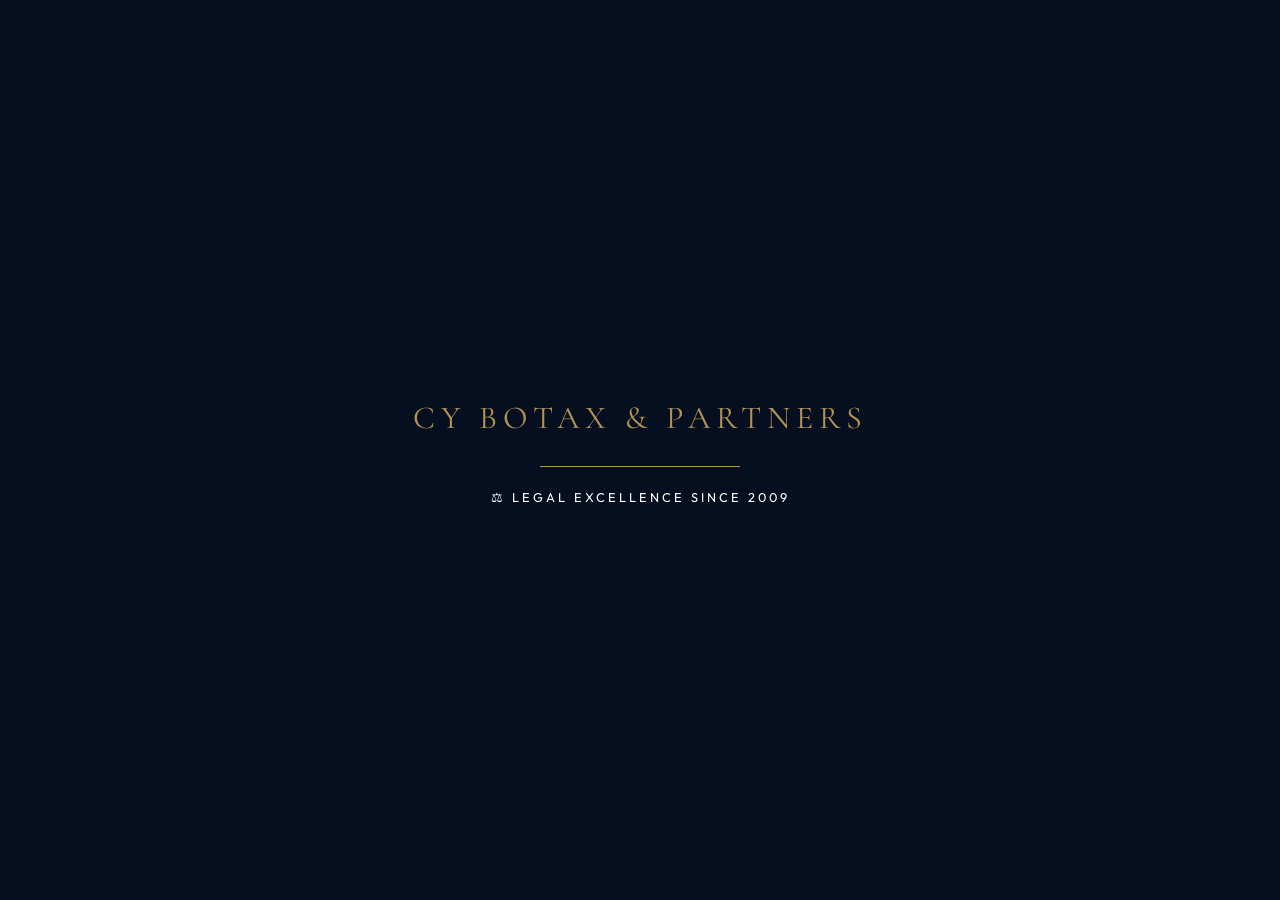
==== commit e9f16dc5: "1" ====
--- a/index.html
+++ b/index.html
@@ -29,6 +29,8 @@
 <!-- CONTENT -->
 <div id="app"></div>
 
+<script src="practice-data.js"></script>
 <script src="script.js"></script>
+
 </body>
 </html>
